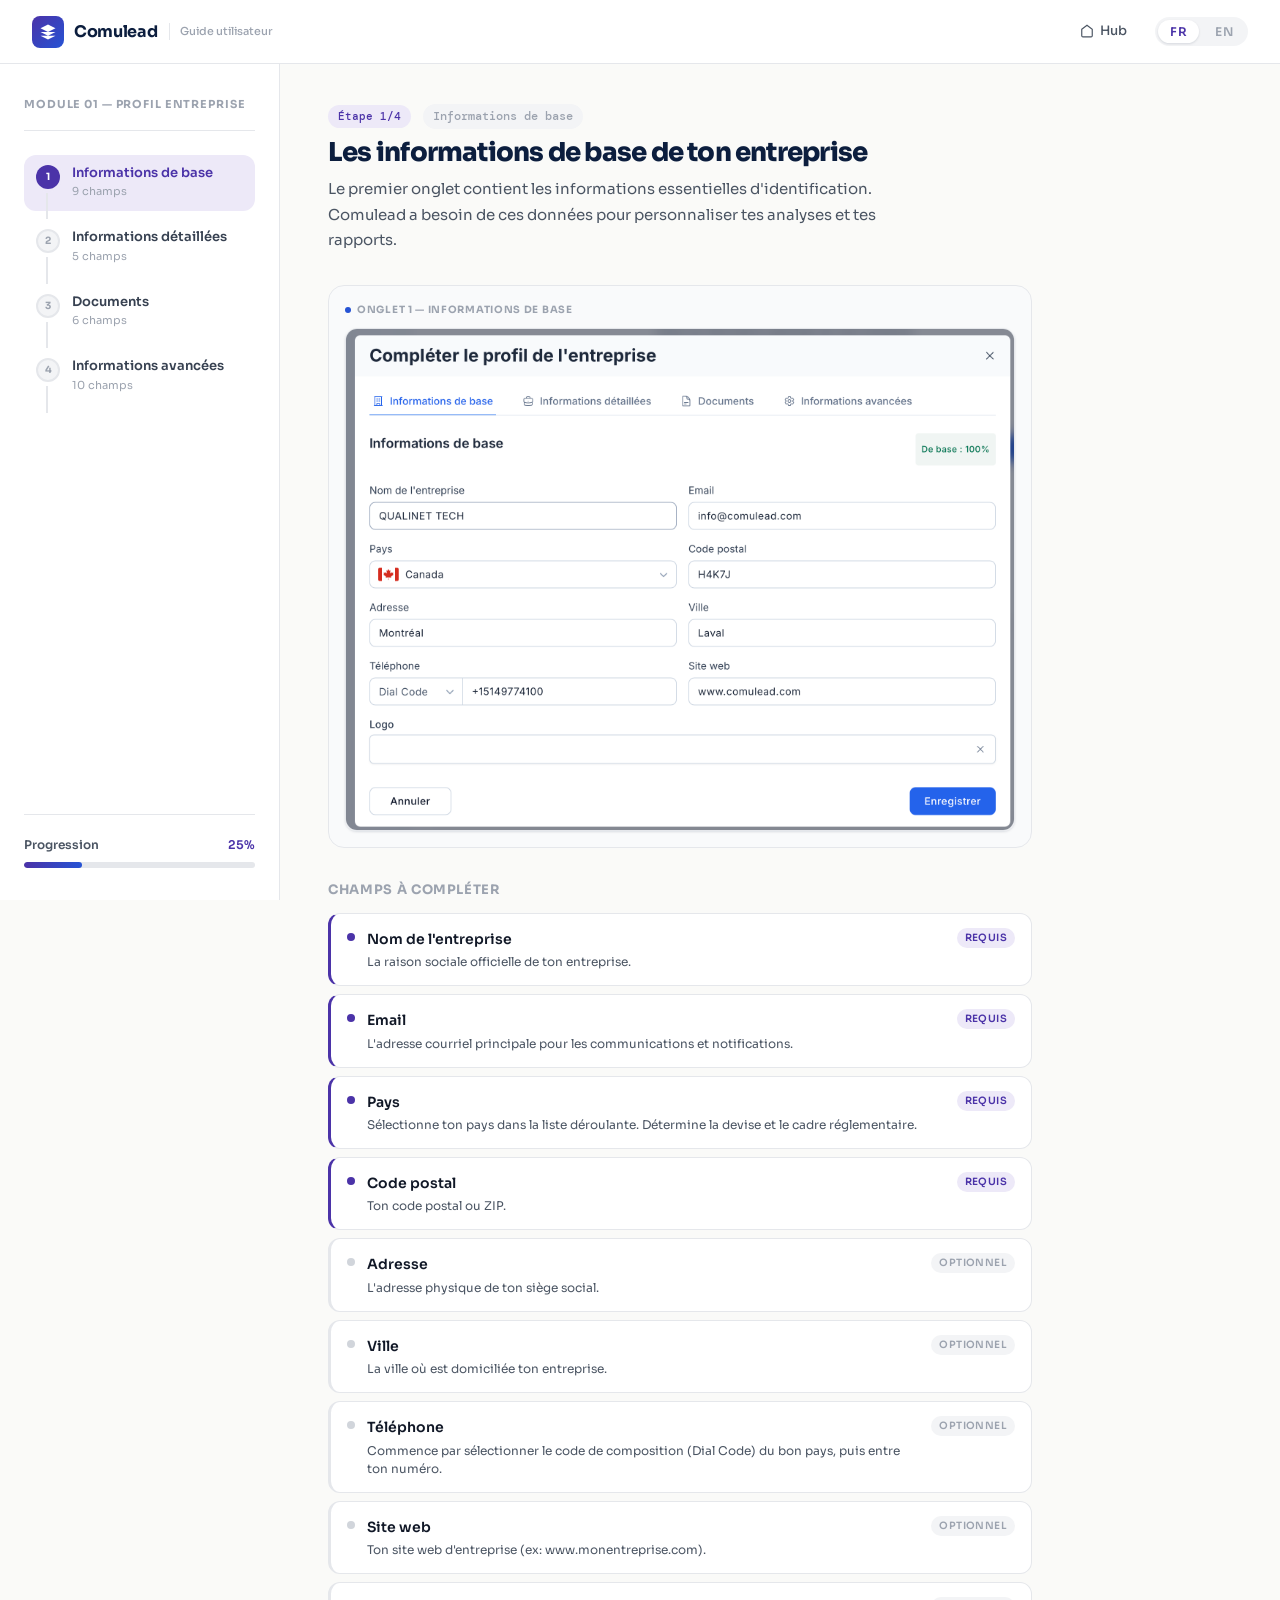
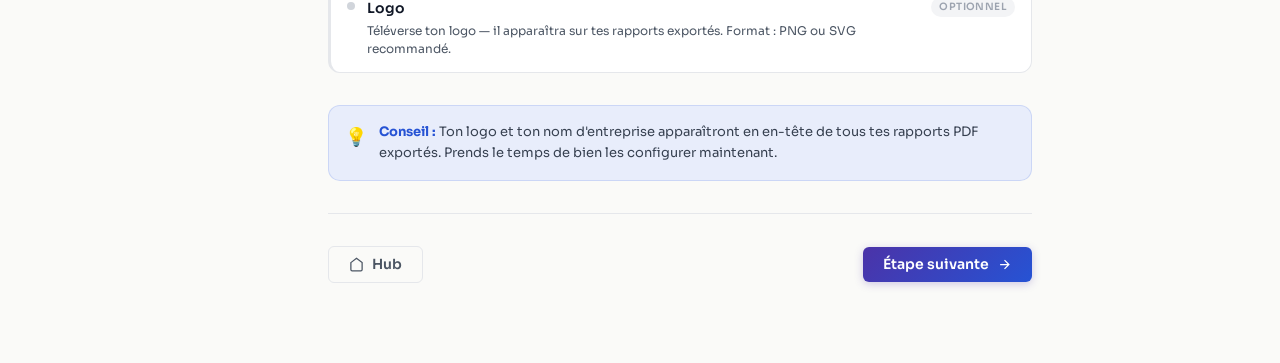
==== module-01.html @ bc93b48f "Add hub and module 01" ====
<!DOCTYPE html>
<html lang="fr">
<head>
<meta charset="UTF-8">
<meta name="viewport" content="width=device-width, initial-scale=1.0">
<title data-fr="Module 01 — Profil de l'entreprise" data-en="Module 01 — Company Profile">Module 01 — Profil de l'entreprise</title>
<link rel="stylesheet" href="assets/style.css">
</head>
<body>

<!-- ── HEADER ────────────────────────────────────────────────── -->
<header class="guide-header">
  <a href="index.html" class="header-brand">
    <div class="header-logo">
      <svg viewBox="0 0 24 24" fill="white"><path d="M12 2L2 7l10 5 10-5-10-5zM2 17l10 5 10-5M2 12l10 5 10-5"/></svg>
    </div>
    <span class="header-brand-name">Comulead</span>
    <span class="header-brand-sub" data-fr="Guide utilisateur" data-en="User Guide">Guide utilisateur</span>
  </a>
  <div class="header-right">
    <a href="index.html" class="back-to-hub">
      <svg viewBox="0 0 24 24" fill="none" stroke="currentColor" stroke-width="2"><path d="M3 9l9-7 9 7v11a2 2 0 01-2 2H5a2 2 0 01-2-2z"/></svg>
      <span data-fr="Hub" data-en="Hub">Hub</span>
    </a>
    <div class="lang-toggle">
      <button class="lang-btn active" data-lang="fr">FR</button>
      <button class="lang-btn" data-lang="en">EN</button>
    </div>
  </div>
</header>

<!-- ── LAYOUT CAPSULE ────────────────────────────────────────── -->
<div class="capsule-layout">

  <!-- Sidebar -->
  <aside class="capsule-sidebar" id="capsuleSidebar">
    <div class="sidebar-module-name" data-fr="Module 01 — Profil entreprise" data-en="Module 01 — Company Profile">
      Module 01 — Profil entreprise
    </div>
    <!-- Steps injectés par JS -->
    <div class="sidebar-progress">
      <div class="sidebar-progress-label">
        <span data-fr="Progression" data-en="Progress">Progression</span>
        <span class="sidebar-progress-pct">0%</span>
      </div>
      <div class="progress-track" style="height:6px">
        <div class="progress-fill" style="width:0%"></div>
      </div>
    </div>
  </aside>

  <!-- Contenu principal -->
  <main class="capsule-main" id="capsuleMain">
    <!-- Injecté par JS -->
  </main>

</div>

<script src="assets/core.js"></script>
<script>
/* ─────────────────────────────────────────────────────────────
   MODULE 01 — DONNÉES CONTENU BILINGUE
   Chaque step correspond à un onglet de la modale "Compléter
   le profil de l'entreprise"
────────────────────────────────────────────────────────────── */

const MODULE_ID  = 'module-01';
const STEPS_DATA = [
  {
    /* ── ÉTAPE 1 : Informations de base ─────────────────── */
    capture: 'assets/captures/cap-01-base.png',
    fr: {
      tab:   'Informations de base',
      title: 'Les informations de base de ton entreprise',
      intro: 'Le premier onglet contient les informations essentielles d\'identification. Comulead a besoin de ces données pour personnaliser tes analyses et tes rapports.',
      capLabel: 'Onglet 1 — Informations de base',
      fieldsTitle: 'Champs à compléter',
      fields: [
        { name: 'Nom de l\'entreprise', hint: 'La raison sociale officielle de ton entreprise.', required: true },
        { name: 'Email', hint: 'L\'adresse courriel principale pour les communications et notifications.', required: true },
        { name: 'Pays', hint: 'Sélectionne ton pays dans la liste déroulante. Détermine la devise et le cadre réglementaire.', required: true },
        { name: 'Code postal', hint: 'Ton code postal ou ZIP.', required: true },
        { name: 'Adresse', hint: 'L\'adresse physique de ton siège social.', required: false },
        { name: 'Ville', hint: 'La ville où est domiciliée ton entreprise.', required: false },
        { name: 'Téléphone', hint: 'Commence par sélectionner le code de composition (Dial Code) du bon pays, puis entre ton numéro.', required: false },
        { name: 'Site web', hint: 'Ton site web d\'entreprise (ex: www.monentreprise.com).', required: false },
        { name: 'Logo', hint: 'Téléverse ton logo — il apparaîtra sur tes rapports exportés. Format : PNG ou SVG recommandé.', required: false },
      ],
      tip: '<strong>Conseil :</strong> Ton logo et ton nom d\'entreprise apparaîtront en en-tête de tous tes rapports PDF exportés. Prends le temps de bien les configurer maintenant.',
      next: 'Informations détaillées →',
    },
    en: {
      tab:   'Basic Information',
      title: 'Your company\'s basic information',
      intro: 'The first tab contains essential identification details. Comulead uses this information to personalize your analyses and reports.',
      capLabel: 'Tab 1 — Basic Information',
      fieldsTitle: 'Fields to fill in',
      fields: [
        { name: 'Company name', hint: 'The official legal name of your company.', required: true },
        { name: 'Email', hint: 'The main email address for communications and notifications.', required: true },
        { name: 'Country', hint: 'Select your country from the dropdown. This determines your currency and regulatory framework.', required: true },
        { name: 'Postal code', hint: 'Your postal or ZIP code.', required: true },
        { name: 'Address', hint: 'The physical address of your head office.', required: false },
        { name: 'City', hint: 'The city where your company is registered.', required: false },
        { name: 'Phone', hint: 'First select the correct Dial Code for your country, then enter your number.', required: false },
        { name: 'Website', hint: 'Your company website (e.g., www.mycompany.com).', required: false },
        { name: 'Logo', hint: 'Upload your logo — it will appear on your exported reports. PNG or SVG format recommended.', required: false },
      ],
      tip: '<strong>Tip:</strong> Your logo and company name will appear in the header of all exported PDF reports. Take time to configure these properly now.',
      next: 'Detailed Information →',
    }
  },

  {
    /* ── ÉTAPE 2 : Informations détaillées ──────────────── */
    capture: 'assets/captures/cap-01-detail.png',
    fr: {
      tab:   'Informations détaillées',
      title: 'Le profil détaillé de ton entreprise',
      intro: 'Ces informations permettent à Cortex AI de mieux comprendre ton contexte et de calibrer ses recommandations à la réalité de ton entreprise.',
      capLabel: 'Onglet 2 — Informations détaillées',
      fieldsTitle: 'Champs à compléter',
      fields: [
        { name: 'Slogan', hint: 'Ton slogan ou tagline d\'entreprise (ex: « L\'innovation au service de la croissance »).', required: false },
        { name: 'Forme juridique', hint: 'Sélectionne le statut légal de ton entreprise (SA, SARL, Inc., etc.).', required: false },
        { name: 'Année de création', hint: 'L\'année de fondation de ton entreprise. Utilisé pour calculer l\'ancienneté dans les analyses comparatives.', required: false },
        { name: 'Nombre d\'employés', hint: 'La taille actuelle de ton équipe. Comulead adapte ses benchmarks selon cette donnée.', required: false },
        { name: 'Description de l\'activité', hint: 'Décris ton activité principale en 2-3 phrases. Cette description aide Cortex AI à contextualiser ses analyses.', required: false },
      ],
      tip: '<strong>Important :</strong> Plus ta description d\'activité est précise, plus les recommandations de Cortex AI seront pertinentes pour ton secteur.',
      next: 'Documents →',
    },
    en: {
      tab:   'Detailed Information',
      title: 'Your company\'s detailed profile',
      intro: 'This information helps Cortex AI better understand your context and calibrate its recommendations to your business reality.',
      capLabel: 'Tab 2 — Detailed Information',
      fieldsTitle: 'Fields to fill in',
      fields: [
        { name: 'Tagline', hint: 'Your company tagline or slogan (e.g., "Innovation driving growth").', required: false },
        { name: 'Legal form', hint: 'Select your company\'s legal status (Inc., LLC, etc.).', required: false },
        { name: 'Year founded', hint: 'The year your company was founded. Used to calculate seniority in comparative analyses.', required: false },
        { name: 'Number of employees', hint: 'Your current team size. Comulead adjusts its benchmarks based on this data.', required: false },
        { name: 'Business description', hint: 'Describe your main business in 2-3 sentences. This helps Cortex AI contextualize its analyses.', required: false },
      ],
      tip: '<strong>Important:</strong> The more precise your business description, the more relevant Cortex AI\'s recommendations will be for your sector.',
      next: 'Documents →',
    }
  },

  {
    /* ── ÉTAPE 3 : Documents ─────────────────────────────── */
    capture: 'assets/captures/cap-01-docs.png',
    fr: {
      tab:   'Documents',
      title: 'Les documents officiels de l\'entreprise',
      intro: 'Cette section te permet de téléverser les documents légaux de ton entreprise. Ils sont requis pour certaines fonctionnalités avancées de la plateforme.',
      capLabel: 'Onglet 3 — Documents',
      fieldsTitle: 'Types de documents acceptés',
      fields: [
        { name: 'Certificat d\'immatriculation', hint: 'Le document officiel d\'enregistrement de ton entreprise.', required: false },
        { name: 'Registre du commerce', hint: 'Extrait de registre de commerce prouvant l\'existence légale de l\'entreprise.', required: false },
        { name: 'Certificat d\'identification fiscale', hint: 'Ton numéro et certificat d\'identification fiscale (NIF/TIN).', required: false },
        { name: 'Statuts de l\'entreprise', hint: 'Les statuts constitutifs de ta société.', required: false },
        { name: 'Certificat d\'immatriculation TVA', hint: 'Si applicable — ton numéro de TVA/TPS.', required: false },
        { name: 'Pièce d\'identité du dirigeant', hint: 'Carte d\'identité ou passeport du représentant légal.', required: false },
      ],
      tip: '<strong>Note :</strong> Clique sur le type de document souhaité pour le sélectionner (fond bleu = sélectionné), puis téléverse le fichier correspondant. Taille maximale : 1 Mo par document.',
      next: 'Informations avancées →',
    },
    en: {
      tab:   'Documents',
      title: 'Your company\'s official documents',
      intro: 'This section allows you to upload your company\'s legal documents. They are required for certain advanced platform features.',
      capLabel: 'Tab 3 — Documents',
      fieldsTitle: 'Accepted document types',
      fields: [
        { name: 'Certificate of incorporation', hint: 'The official registration document for your company.', required: false },
        { name: 'Trade register', hint: 'Trade register extract proving the legal existence of the company.', required: false },
        { name: 'Tax identification certificate', hint: 'Your tax identification number and certificate (TIN/NIF).', required: false },
        { name: 'Company bylaws', hint: 'The articles of incorporation of your company.', required: false },
        { name: 'VAT registration certificate', hint: 'If applicable — your VAT/GST number.', required: false },
        { name: 'Director\'s ID', hint: 'Identity card or passport of the legal representative.', required: false },
      ],
      tip: '<strong>Note:</strong> Click on the desired document type to select it (blue background = selected), then upload the corresponding file. Maximum size: 1 MB per document.',
      next: 'Advanced Settings →',
    }
  },

  {
    /* ── ÉTAPE 4 : Informations avancées ─────────────────── */
    capture: 'assets/captures/cap-01-avancees.png',
    fr: {
      tab:   'Informations avancées',
      title: 'Le contexte stratégique de ton entreprise',
      intro: 'Ces données sont au cœur de Cortex AI. Elles permettent à la plateforme de calibrer ses analyses comparatives et de produire des recommandations vraiment adaptées à ton marché.',
      capLabel: 'Onglet 4 — Informations avancées',
      fieldsTitle: 'Champs à compléter',
      fields: [
        { name: 'Secteurs', hint: 'Sélectionne ton ou tes secteurs d\'activité principaux. Tu peux choisir plusieurs secteurs.', required: true },
        { name: 'Précisez si autre', hint: 'Si ton secteur n\'est pas dans la liste, décris-le ici.', required: false },
        { name: 'Types de clients', hint: 'Sélectionne ton type de clientèle principale (B2B Entreprises, B2C Particuliers, B2G Gouvernement, etc.).', required: false },
        { name: 'Clients mensuels', hint: 'Nombre moyen de clients actifs par mois. Donnée clé pour les analyses de tendances.', required: false },
        { name: 'Chiffre d\'affaires mensuel', hint: 'Ton chiffre d\'affaires mensuel moyen (en milliers). Utilisé pour les benchmarks sectoriels.', required: false },
        { name: 'Zone géographique', hint: 'La portée géographique de ton marché (Local, Régional, National, International).', required: false },
        { name: 'Concurrents principaux', hint: 'Liste tes 2-3 concurrents directs, séparés par des virgules. Permet d\'enrichir les analyses comparatives.', required: false },
        { name: 'Produits/services principaux', hint: 'Décris tes 2-3 offres principales. Cortex AI utilisera cette donnée pour contextualiser les analyses de ventes.', required: false },
        { name: 'Défis actuels', hint: 'Quels sont tes défis opérationnels ou commerciaux du moment ? Influence la priorisation des recommandations.', required: false },
        { name: 'Objectifs à court terme', hint: 'Tes objectifs pour les 3-6 prochains mois. Permet à Cortex AI d\'aligner ses recommandations sur tes priorités.', required: false },
      ],
      tip: '<strong>Ces données sont déterminantes :</strong> Cortex AI utilise ton secteur, ta zone géographique et tes objectifs pour calibrer chaque analyse et recommandation. Plus tu complètes cette section, plus les insights seront précis.',
      next: 'Terminer',
    },
    en: {
      tab:   'Advanced Settings',
      title: 'Your company\'s strategic context',
      intro: 'This data is at the core of Cortex AI. It allows the platform to calibrate its comparative analyses and produce recommendations truly tailored to your market.',
      capLabel: 'Tab 4 — Advanced Settings',
      fieldsTitle: 'Fields to fill in',
      fields: [
        { name: 'Sectors', hint: 'Select your main business sector(s). You can choose multiple sectors.', required: true },
        { name: 'Specify if other', hint: 'If your sector is not in the list, describe it here.', required: false },
        { name: 'Client types', hint: 'Select your primary customer type (B2B Companies, B2C Consumers, B2G Government, etc.).', required: false },
        { name: 'Monthly clients', hint: 'Average number of active clients per month. Key data point for trend analyses.', required: false },
        { name: 'Monthly revenue', hint: 'Your average monthly revenue (in thousands). Used for sector benchmarks.', required: false },
        { name: 'Geographic area', hint: 'The geographic reach of your market (Local, Regional, National, International).', required: false },
        { name: 'Main competitors', hint: 'List your 2-3 direct competitors, separated by commas. Enriches comparative analyses.', required: false },
        { name: 'Main products/services', hint: 'Describe your 2-3 main offerings. Cortex AI uses this to contextualize sales analyses.', required: false },
        { name: 'Current challenges', hint: 'What are your current operational or business challenges? Influences the prioritization of recommendations.', required: false },
        { name: 'Short-term goals', hint: 'Your goals for the next 3-6 months. Allows Cortex AI to align recommendations with your priorities.', required: false },
      ],
      tip: '<strong>This data is critical:</strong> Cortex AI uses your sector, geographic area and goals to calibrate every analysis and recommendation. The more you complete this section, the more precise the insights will be.',
      next: 'Finish',
    }
  }
];

/* ─────────────────────────────────────────────────────────────
   RENDU ÉTAPE
────────────────────────────────────────────────────────────── */
function renderStepContent(index) {
  const step = STEPS_DATA[index];
  const lang = Lang.get();
  const data = step[lang];
  const isLast = index === STEPS_DATA.length - 1;

  // Construire les champs
  let fieldsHtml = '<div class="fields-list">';
  data.fields.forEach(f => {
    fieldsHtml += `
      <div class="field-item ${f.required ? 'field-required' : 'field-optional'}">
        <div class="field-dot"></div>
        <div class="field-content">
          <div class="field-name">${f.name}</div>
          <div class="field-hint">${f.hint}</div>
        </div>
        <span class="field-tag ${f.required ? 'tag-required' : 'tag-optional'}">
          ${f.required
            ? (lang === 'fr' ? 'Requis' : 'Required')
            : (lang === 'fr' ? 'Optionnel' : 'Optional')}
        </span>
      </div>
    `;
  });
  fieldsHtml += '</div>';

  // Navigation boutons
  const prevBtn = index > 0
    ? `<button class="btn btn-ghost" onclick="Capsule.prev()">
        ${svgArrowLeft()}
        ${lang === 'fr' ? 'Précédent' : 'Previous'}
       </button>`
    : `<a href="index.html" class="btn btn-ghost">
        ${svgHome()}
        ${lang === 'fr' ? 'Hub' : 'Hub'}
       </a>`;

  const nextBtn = isLast
    ? `<button class="btn btn-success" onclick="Capsule.next()">
        ${lang === 'fr' ? 'Terminer le module' : 'Complete module'}
        ${svgCheck()}
       </button>`
    : `<button class="btn btn-primary" onclick="Capsule.next()">
        ${lang === 'fr' ? 'Étape suivante' : 'Next step'}
        ${svgArrowRight()}
       </button>`;

  const html = `
    <div class="step-content">
      <div class="step-header">
        <span class="step-num-badge">${lang === 'fr' ? 'Étape' : 'Step'} ${index + 1}/${STEPS_DATA.length}</span>
        <span class="step-tab-label">${data.tab}</span>
      </div>
      <h1 class="step-title">${data.title}</h1>
      <p class="step-intro">${data.intro}</p>

      <div class="capture-wrapper">
        <div class="capture-label">${data.capLabel}</div>
        <img class="capture-img" src="${step.capture}" alt="${data.capLabel}" loading="lazy">
      </div>

      <div class="fields-section">
        <div class="fields-title">${data.fieldsTitle}</div>
        ${fieldsHtml}
      </div>

      <div class="tip-box">
        <div class="tip-icon">💡</div>
        <div class="tip-text">${data.tip}</div>
      </div>

      <div class="step-nav">
        <div class="step-nav-left">${prevBtn}</div>
        <div class="step-nav-right">${nextBtn}</div>
      </div>
    </div>
  `;

  document.getElementById('capsuleMain').innerHTML = html;
}

/* ─────────────────────────────────────────────────────────────
   RENDU SIDEBAR
────────────────────────────────────────────────────────────── */
function renderSidebarSteps(currentIndex) {
  const sidebar  = document.getElementById('capsuleSidebar');
  const lang     = Lang.get();
  const completed = Progress.getCompletedSteps(MODULE_ID);

  let stepsHtml = `
    <div class="sidebar-module-name" data-fr="Module 01 — Profil entreprise" data-en="Module 01 — Company Profile">
      ${lang === 'fr' ? 'Module 01 — Profil entreprise' : 'Module 01 — Company Profile'}
    </div>
  `;

  STEPS_DATA.forEach((step, i) => {
    const data   = step[lang];
    const isDone = completed.includes(i) || Progress.isModuleDone(MODULE_ID);
    const isActive = i === currentIndex && !Progress.isModuleDone(MODULE_ID);

    let stateClass = 'todo', indicatorClass = 'todo', indicatorContent = i + 1;
    if (isDone) { stateClass = 'done'; indicatorClass = 'done'; indicatorContent = svgCheck(); }
    else if (isActive) { stateClass = 'active'; indicatorClass = 'active'; indicatorContent = i + 1; }

    stepsHtml += `
      <div class="sidebar-step ${stateClass}" onclick="if(${isDone || isActive || i <= completed.length}) Capsule.goToStep(${i})">
        <div class="step-indicator ${indicatorClass}">${indicatorContent}</div>
        <div class="step-info">
          <div class="step-name">${data.tab}</div>
          <div class="step-sub">${data.fields.length} ${lang === 'fr' ? 'champs' : 'fields'}</div>
        </div>
      </div>
    `;
  });

  stepsHtml += `
    <div class="sidebar-progress">
      <div class="sidebar-progress-label">
        <span data-fr="Progression" data-en="Progress">${lang === 'fr' ? 'Progression' : 'Progress'}</span>
        <span class="sidebar-progress-pct">0%</span>
      </div>
      <div class="progress-track" style="height:6px">
        <div class="progress-fill" style="width:0%"></div>
      </div>
    </div>
  `;

  // Remplacer tout sauf le nœud progress (géré séparément)
  sidebar.innerHTML = stepsHtml;
}

/* ─────────────────────────────────────────────────────────────
   INIT
────────────────────────────────────────────────────────────── */
document.addEventListener('DOMContentLoaded', () => {
  // Vérifier accès
  if (!Progress.isModuleUnlocked(MODULE_ID)) {
    window.location.href = 'index.html';
    return;
  }

  Capsule.registerRenderers(renderStepContent, renderSidebarSteps);
  Capsule.init({ moduleId: MODULE_ID, totalSteps: STEPS_DATA.length });

  // Re-render sur changement de langue
  document.querySelectorAll('.lang-btn').forEach(btn => {
    btn.addEventListener('click', () => {
      setTimeout(() => {
        renderStepContent(Capsule.getCurrent());
        renderSidebarSteps(Capsule.getCurrent());
      }, 10);
    });
  });
});
</script>
</body>
</html>
---- assets/style.css ----
/* ============================================================
   COMULEAD — GUIDE UTILISATEUR INTERACTIF
   Design System v1.0
   Fonts: Sora + DM Mono
   Tokens: navy #0C1E3E · violet #4B33A8 · indigo #2653D4
   ============================================================ */

@import url('https://fonts.googleapis.com/css2?family=Sora:wght@300;400;500;600;700;800&family=DM+Mono:wght@400;500&display=swap');

/* ── TOKENS ─────────────────────────────────────────────────── */
:root {
  --navy:        #0C1E3E;
  --navy-light:  #162D58;
  --violet:      #4B33A8;
  --violet-light:#6B4FC8;
  --violet-pale: #EDE9F8;
  --indigo:      #2653D4;
  --indigo-pale: #E8EDFB;
  --cream:       #FAFAF8;
  --white:       #FFFFFF;

  --success:     #0D9488;
  --success-pale:#E6F4F3;
  --warning:     #D97706;
  --warning-pale:#FEF3C7;
  --error:       #DC2626;
  --error-pale:  #FEE2E2;

  --gray-50:     #F9FAFB;
  --gray-100:    #F3F4F6;
  --gray-200:    #E5E7EB;
  --gray-300:    #D1D5DB;
  --gray-400:    #9CA3AF;
  --gray-600:    #4B5563;
  --gray-700:    #374151;
  --gray-900:    #111827;

  --font-main:   'Sora', sans-serif;
  --font-mono:   'DM Mono', monospace;

  --radius-sm:   6px;
  --radius-md:   12px;
  --radius-lg:   16px;
  --radius-xl:   24px;

  --shadow-sm:   0 1px 3px rgba(12,30,62,0.08), 0 1px 2px rgba(12,30,62,0.05);
  --shadow-md:   0 4px 16px rgba(12,30,62,0.10), 0 2px 6px rgba(12,30,62,0.06);
  --shadow-lg:   0 12px 40px rgba(12,30,62,0.14), 0 4px 12px rgba(12,30,62,0.08);
  --shadow-card: 0 2px 8px rgba(75,51,168,0.08), 0 1px 3px rgba(12,30,62,0.06);

  --transition: 200ms cubic-bezier(0.4,0,0.2,1);
}

/* ── RESET & BASE ────────────────────────────────────────────── */
*, *::before, *::after { box-sizing: border-box; margin: 0; padding: 0; }

html { scroll-behavior: smooth; }

body {
  font-family: var(--font-main);
  background: var(--cream);
  color: var(--gray-900);
  line-height: 1.6;
  -webkit-font-smoothing: antialiased;
}

/* ── LANG TOGGLE ─────────────────────────────────────────────── */
.lang-toggle {
  display: flex;
  align-items: center;
  gap: 4px;
  background: var(--gray-100);
  border-radius: 20px;
  padding: 3px;
}
.lang-btn {
  font-family: var(--font-main);
  font-size: 12px;
  font-weight: 600;
  padding: 4px 12px;
  border-radius: 16px;
  border: none;
  cursor: pointer;
  transition: var(--transition);
  background: transparent;
  color: var(--gray-400);
  letter-spacing: 0.04em;
}
.lang-btn.active {
  background: var(--white);
  color: var(--violet);
  box-shadow: var(--shadow-sm);
}

/* ── HEADER NAVIGATION ───────────────────────────────────────── */
.guide-header {
  position: sticky;
  top: 0;
  z-index: 100;
  background: rgba(255,255,255,0.92);
  backdrop-filter: blur(12px);
  -webkit-backdrop-filter: blur(12px);
  border-bottom: 1px solid var(--gray-200);
  padding: 0 32px;
  height: 64px;
  display: flex;
  align-items: center;
  justify-content: space-between;
}
.header-brand {
  display: flex;
  align-items: center;
  gap: 10px;
  text-decoration: none;
}
.header-logo {
  width: 32px;
  height: 32px;
  background: linear-gradient(135deg, var(--violet), var(--indigo));
  border-radius: 8px;
  display: flex;
  align-items: center;
  justify-content: center;
}
.header-logo svg { width: 18px; height: 18px; fill: white; }
.header-brand-name {
  font-size: 16px;
  font-weight: 700;
  color: var(--navy);
  letter-spacing: -0.02em;
}
.header-brand-sub {
  font-size: 11px;
  color: var(--gray-400);
  font-weight: 500;
  border-left: 1px solid var(--gray-200);
  padding-left: 10px;
  margin-left: 2px;
}
.header-right {
  display: flex;
  align-items: center;
  gap: 16px;
}
.back-to-hub {
  display: flex;
  align-items: center;
  gap: 6px;
  font-size: 13px;
  font-weight: 500;
  color: var(--gray-600);
  text-decoration: none;
  padding: 6px 12px;
  border-radius: var(--radius-sm);
  transition: var(--transition);
}
.back-to-hub:hover { background: var(--gray-100); color: var(--violet); }
.back-to-hub svg { width: 14px; height: 14px; }

/* ── HUB — HERO ──────────────────────────────────────────────── */
.hub-hero {
  background: linear-gradient(135deg, var(--navy) 0%, var(--navy-light) 50%, #1E3A6E 100%);
  padding: 64px 32px 56px;
  text-align: center;
  position: relative;
  overflow: hidden;
}
.hub-hero::before {
  content: '';
  position: absolute;
  inset: 0;
  background:
    radial-gradient(ellipse 60% 50% at 20% 50%, rgba(75,51,168,0.25) 0%, transparent 60%),
    radial-gradient(ellipse 40% 60% at 80% 30%, rgba(38,83,212,0.20) 0%, transparent 60%);
}
.hub-hero-inner { position: relative; max-width: 640px; margin: 0 auto; }
.hub-badge {
  display: inline-flex;
  align-items: center;
  gap: 6px;
  background: rgba(255,255,255,0.10);
  border: 1px solid rgba(255,255,255,0.18);
  border-radius: 20px;
  padding: 5px 14px;
  font-size: 11px;
  font-weight: 600;
  color: rgba(255,255,255,0.80);
  letter-spacing: 0.06em;
  text-transform: uppercase;
  margin-bottom: 20px;
}
.hub-badge-dot {
  width: 6px; height: 6px;
  background: var(--success);
  border-radius: 50%;
  animation: pulse-dot 2s ease-in-out infinite;
}
@keyframes pulse-dot {
  0%,100% { opacity:1; transform:scale(1); }
  50%      { opacity:0.6; transform:scale(1.4); }
}
.hub-title {
  font-size: 36px;
  font-weight: 800;
  color: white;
  letter-spacing: -0.03em;
  line-height: 1.15;
  margin-bottom: 14px;
}
.hub-title span {
  background: linear-gradient(90deg, #A78BFA, #60A5FA);
  -webkit-background-clip: text;
  -webkit-text-fill-color: transparent;
  background-clip: text;
}
.hub-subtitle {
  font-size: 15px;
  color: rgba(255,255,255,0.65);
  font-weight: 400;
  max-width: 480px;
  margin: 0 auto;
  line-height: 1.7;
}

/* ── HUB — PROGRESSION GLOBALE ───────────────────────────────── */
.hub-progress-bar-section {
  background: white;
  border-bottom: 1px solid var(--gray-200);
  padding: 20px 32px;
}
.hub-progress-inner {
  max-width: 880px;
  margin: 0 auto;
  display: flex;
  align-items: center;
  gap: 20px;
}
.hub-progress-label {
  font-size: 13px;
  font-weight: 600;
  color: var(--gray-700);
  white-space: nowrap;
  flex-shrink: 0;
}
.progress-track {
  flex: 1;
  height: 8px;
  background: var(--gray-200);
  border-radius: 4px;
  overflow: hidden;
}
.progress-fill {
  height: 100%;
  background: linear-gradient(90deg, var(--violet), var(--indigo));
  border-radius: 4px;
  transition: width 0.6s cubic-bezier(0.4,0,0.2,1);
}
.hub-progress-pct {
  font-family: var(--font-mono);
  font-size: 13px;
  font-weight: 500;
  color: var(--violet);
  min-width: 36px;
  text-align: right;
}

/* ── HUB — GRILLE MODULES ────────────────────────────────────── */
.hub-modules {
  max-width: 880px;
  margin: 0 auto;
  padding: 40px 32px 64px;
}
.hub-modules-title {
  font-size: 11px;
  font-weight: 700;
  letter-spacing: 0.08em;
  text-transform: uppercase;
  color: var(--gray-400);
  margin-bottom: 20px;
}
.modules-grid {
  display: grid;
  grid-template-columns: repeat(auto-fill, minmax(260px, 1fr));
  gap: 16px;
}

/* ── CARTE MODULE ─────────────────────────────────────────────── */
.module-card {
  background: white;
  border: 1.5px solid var(--gray-200);
  border-radius: var(--radius-lg);
  padding: 24px;
  text-decoration: none;
  color: inherit;
  display: flex;
  flex-direction: column;
  gap: 12px;
  transition: var(--transition);
  cursor: pointer;
  position: relative;
  overflow: hidden;
  box-shadow: var(--shadow-card);
}
.module-card::before {
  content: '';
  position: absolute;
  top: 0; left: 0; right: 0;
  height: 3px;
  background: linear-gradient(90deg, var(--violet), var(--indigo));
  opacity: 0;
  transition: var(--transition);
}
.module-card:hover {
  border-color: var(--violet-pale);
  box-shadow: var(--shadow-md);
  transform: translateY(-2px);
}
.module-card:hover::before { opacity: 1; }

/* États carte */
.module-card.done {
  border-color: var(--success-pale);
  background: linear-gradient(135deg, white, #F0FBF9);
}
.module-card.done::before { opacity: 1; background: var(--success); }
.module-card.current {
  border-color: var(--violet);
  box-shadow: 0 0 0 3px var(--violet-pale), var(--shadow-md);
}
.module-card.current::before { opacity: 1; }
.module-card.locked {
  opacity: 0.55;
  cursor: not-allowed;
  pointer-events: none;
  background: var(--gray-50);
}
.module-card.locked:hover { transform: none; box-shadow: var(--shadow-card); }

/* Card header */
.card-header { display: flex; align-items: flex-start; justify-content: space-between; gap: 8px; }
.card-icon {
  width: 44px; height: 44px;
  background: var(--violet-pale);
  border-radius: var(--radius-md);
  display: flex; align-items: center; justify-content: center;
  font-size: 22px;
  flex-shrink: 0;
}
.module-card.done .card-icon { background: var(--success-pale); }
.module-card.locked .card-icon { background: var(--gray-100); }

/* Badge statut */
.card-badge {
  font-size: 10px;
  font-weight: 700;
  letter-spacing: 0.06em;
  text-transform: uppercase;
  padding: 3px 8px;
  border-radius: 20px;
  flex-shrink: 0;
}
.badge-done    { background: var(--success-pale); color: var(--success); }
.badge-current { background: var(--violet-pale);  color: var(--violet); }
.badge-locked  { background: var(--gray-100);      color: var(--gray-400); }
.badge-number  {
  font-family: var(--font-mono);
  font-size: 11px;
  font-weight: 500;
  color: var(--gray-400);
  background: var(--gray-100);
  padding: 3px 8px;
  border-radius: 20px;
}

/* Card body */
.card-num {
  font-family: var(--font-mono);
  font-size: 10px;
  font-weight: 500;
  color: var(--gray-400);
  letter-spacing: 0.05em;
  margin-bottom: 2px;
}
.card-title {
  font-size: 15px;
  font-weight: 700;
  color: var(--navy);
  line-height: 1.3;
  letter-spacing: -0.01em;
}
.card-desc {
  font-size: 13px;
  color: var(--gray-600);
  line-height: 1.55;
}

/* Mini progress steps */
.card-steps {
  display: flex;
  gap: 4px;
  margin-top: 4px;
}
.step-dot {
  height: 4px;
  flex: 1;
  border-radius: 2px;
  background: var(--gray-200);
  transition: var(--transition);
}
.step-dot.done  { background: var(--success); }
.step-dot.curr  { background: var(--violet); }

/* CTA dans carte */
.card-cta {
  display: flex;
  align-items: center;
  gap: 6px;
  font-size: 13px;
  font-weight: 600;
  color: var(--violet);
  margin-top: 4px;
}
.module-card.done .card-cta { color: var(--success); }
.card-cta svg { width: 14px; height: 14px; transition: var(--transition); }
.module-card:hover .card-cta svg { transform: translateX(3px); }

/* ── CAPSULE LAYOUT ───────────────────────────────────────────── */
.capsule-layout {
  display: grid;
  grid-template-columns: 280px 1fr;
  min-height: calc(100vh - 64px);
}

/* Sidebar */
.capsule-sidebar {
  background: white;
  border-right: 1px solid var(--gray-200);
  padding: 32px 24px;
  position: sticky;
  top: 64px;
  height: calc(100vh - 64px);
  overflow-y: auto;
  display: flex;
  flex-direction: column;
  gap: 8px;
}
.sidebar-module-name {
  font-size: 11px;
  font-weight: 700;
  letter-spacing: 0.08em;
  text-transform: uppercase;
  color: var(--gray-400);
  margin-bottom: 16px;
  padding-bottom: 16px;
  border-bottom: 1px solid var(--gray-200);
}

/* Steps sidebar */
.sidebar-step {
  display: flex;
  align-items: flex-start;
  gap: 12px;
  padding: 10px 12px;
  border-radius: var(--radius-md);
  cursor: pointer;
  transition: var(--transition);
  position: relative;
}
.sidebar-step::before {
  content: '';
  position: absolute;
  left: 22px;
  top: 38px;
  bottom: -8px;
  width: 2px;
  background: var(--gray-200);
}
.sidebar-step:last-child::before { display: none; }
.sidebar-step.active { background: var(--violet-pale); }
.sidebar-step.done { cursor: pointer; }
.sidebar-step.locked { opacity: 0.45; cursor: not-allowed; }

.step-indicator {
  width: 24px; height: 24px;
  border-radius: 50%;
  display: flex; align-items: center; justify-content: center;
  font-size: 10px;
  font-weight: 700;
  flex-shrink: 0;
  position: relative;
  z-index: 1;
}
.step-indicator.todo   { background: var(--gray-100); color: var(--gray-400); border: 2px solid var(--gray-200); }
.step-indicator.active { background: var(--violet); color: white; box-shadow: 0 0 0 3px var(--violet-pale); }
.step-indicator.done   { background: var(--success); color: white; }

.step-info {}
.step-name {
  font-size: 13px;
  font-weight: 600;
  color: var(--gray-700);
  line-height: 1.3;
}
.sidebar-step.active .step-name { color: var(--violet); }
.step-sub {
  font-size: 11px;
  color: var(--gray-400);
  margin-top: 2px;
}

/* Sidebar progress */
.sidebar-progress {
  margin-top: auto;
  padding-top: 20px;
  border-top: 1px solid var(--gray-200);
}
.sidebar-progress-label {
  display: flex;
  justify-content: space-between;
  font-size: 12px;
  font-weight: 600;
  color: var(--gray-600);
  margin-bottom: 8px;
}
.sidebar-progress-pct { color: var(--violet); }

/* Contenu principal capsule */
.capsule-main {
  padding: 40px 48px 80px;
  max-width: 800px;
}

/* Header étape */
.step-header {
  display: flex;
  align-items: center;
  gap: 12px;
  margin-bottom: 8px;
}
.step-num-badge {
  font-family: var(--font-mono);
  font-size: 11px;
  font-weight: 500;
  background: var(--violet-pale);
  color: var(--violet);
  padding: 3px 10px;
  border-radius: 20px;
}
.step-tab-label {
  font-size: 12px;
  font-weight: 500;
  color: var(--gray-400);
  background: var(--gray-100);
  padding: 3px 10px;
  border-radius: 20px;
  font-family: var(--font-mono);
}
.step-title {
  font-size: 26px;
  font-weight: 800;
  color: var(--navy);
  letter-spacing: -0.03em;
  line-height: 1.2;
  margin-bottom: 8px;
}
.step-intro {
  font-size: 15px;
  color: var(--gray-600);
  line-height: 1.7;
  margin-bottom: 32px;
  max-width: 560px;
}

/* Capture d'écran */
.capture-wrapper {
  background: var(--gray-50);
  border: 1.5px solid var(--gray-200);
  border-radius: var(--radius-lg);
  padding: 16px;
  margin-bottom: 32px;
  position: relative;
  overflow: hidden;
}
.capture-label {
  font-size: 10px;
  font-weight: 700;
  letter-spacing: 0.07em;
  text-transform: uppercase;
  color: var(--gray-400);
  margin-bottom: 10px;
  display: flex;
  align-items: center;
  gap: 6px;
}
.capture-label::before {
  content: '';
  width: 6px; height: 6px;
  border-radius: 50%;
  background: var(--indigo);
  display: inline-block;
}
.capture-img {
  width: 100%;
  border-radius: var(--radius-md);
  border: 1px solid var(--gray-200);
  display: block;
  box-shadow: var(--shadow-sm);
}

/* Champs à remplir */
.fields-section { margin-bottom: 32px; }
.fields-title {
  font-size: 13px;
  font-weight: 700;
  letter-spacing: 0.05em;
  text-transform: uppercase;
  color: var(--gray-400);
  margin-bottom: 12px;
}
.fields-list {
  display: flex;
  flex-direction: column;
  gap: 8px;
}
.field-item {
  display: flex;
  align-items: flex-start;
  gap: 12px;
  padding: 14px 16px;
  background: white;
  border: 1.5px solid var(--gray-200);
  border-radius: var(--radius-md);
  transition: var(--transition);
}
.field-item:hover { border-color: var(--violet-pale); box-shadow: var(--shadow-sm); }
.field-required { border-left: 3px solid var(--violet); }
.field-optional { border-left: 3px solid var(--gray-200); }

.field-dot {
  width: 8px; height: 8px;
  border-radius: 50%;
  margin-top: 5px;
  flex-shrink: 0;
}
.field-required .field-dot { background: var(--violet); }
.field-optional .field-dot { background: var(--gray-300); }

.field-content {}
.field-name {
  font-size: 14px;
  font-weight: 600;
  color: var(--gray-900);
  margin-bottom: 3px;
}
.field-hint {
  font-size: 12px;
  color: var(--gray-600);
  line-height: 1.5;
}
.field-tag {
  margin-left: auto;
  font-size: 10px;
  font-weight: 600;
  letter-spacing: 0.04em;
  text-transform: uppercase;
  padding: 2px 8px;
  border-radius: 10px;
  flex-shrink: 0;
}
.tag-required { background: var(--violet-pale); color: var(--violet); }
.tag-optional { background: var(--gray-100); color: var(--gray-400); }

/* Tip box */
.tip-box {
  display: flex;
  gap: 12px;
  background: var(--indigo-pale);
  border: 1.5px solid rgba(38,83,212,0.15);
  border-radius: var(--radius-md);
  padding: 16px;
  margin-bottom: 32px;
}
.tip-icon { font-size: 18px; flex-shrink: 0; margin-top: 1px; }
.tip-text { font-size: 13px; color: var(--gray-700); line-height: 1.6; }
.tip-text strong { color: var(--indigo); }

/* Navigation étapes */
.step-nav {
  display: flex;
  align-items: center;
  justify-content: space-between;
  padding-top: 32px;
  border-top: 1px solid var(--gray-200);
  margin-top: 16px;
}
.step-nav-left, .step-nav-right { display: flex; align-items: center; gap: 8px; }

.btn {
  display: inline-flex;
  align-items: center;
  gap: 8px;
  font-family: var(--font-main);
  font-size: 14px;
  font-weight: 600;
  padding: 10px 20px;
  border-radius: var(--radius-sm);
  border: none;
  cursor: pointer;
  transition: var(--transition);
  text-decoration: none;
  line-height: 1;
}
.btn svg { width: 15px; height: 15px; }

.btn-primary {
  background: linear-gradient(135deg, var(--violet), var(--indigo));
  color: white;
  box-shadow: 0 2px 8px rgba(75,51,168,0.25);
}
.btn-primary:hover {
  transform: translateY(-1px);
  box-shadow: 0 4px 16px rgba(75,51,168,0.30);
}
.btn-ghost {
  background: transparent;
  color: var(--gray-600);
  border: 1.5px solid var(--gray-200);
}
.btn-ghost:hover { background: var(--gray-50); border-color: var(--gray-300); color: var(--gray-700); }
.btn-success {
  background: linear-gradient(135deg, var(--success), #0F9D8E);
  color: white;
  box-shadow: 0 2px 8px rgba(13,148,136,0.25);
}
.btn-success:hover { transform: translateY(-1px); box-shadow: 0 4px 16px rgba(13,148,136,0.30); }

/* Completion banner */
.completion-banner {
  background: linear-gradient(135deg, var(--success-pale), #D1F5F1);
  border: 1.5px solid rgba(13,148,136,0.20);
  border-radius: var(--radius-lg);
  padding: 28px 32px;
  text-align: center;
  margin-top: 16px;
}
.completion-icon { font-size: 40px; margin-bottom: 12px; }
.completion-title {
  font-size: 20px;
  font-weight: 800;
  color: var(--navy);
  letter-spacing: -0.02em;
  margin-bottom: 8px;
}
.completion-text {
  font-size: 14px;
  color: var(--gray-600);
  line-height: 1.6;
  margin-bottom: 20px;
  max-width: 400px;
  margin-left: auto;
  margin-right: auto;
}
.completion-actions {
  display: flex;
  gap: 10px;
  justify-content: center;
  flex-wrap: wrap;
}

/* Animations */
@keyframes fadeInUp {
  from { opacity: 0; transform: translateY(12px); }
  to   { opacity: 1; transform: translateY(0); }
}
.step-content { animation: fadeInUp 0.25s ease; }

/* ── RESPONSIVE ──────────────────────────────────────────────── */
@media (max-width: 768px) {
  .capsule-layout { grid-template-columns: 1fr; }
  .capsule-sidebar {
    position: static;
    height: auto;
    flex-direction: row;
    overflow-x: auto;
    padding: 16px;
    gap: 4px;
    border-right: none;
    border-bottom: 1px solid var(--gray-200);
  }
  .capsule-sidebar .sidebar-module-name { display: none; }
  .capsule-sidebar .sidebar-progress { display: none; }
  .sidebar-step::before { display: none; }
  .sidebar-step { padding: 8px; flex-direction: column; align-items: center; min-width: 60px; }
  .step-info .step-sub { display: none; }
  .step-name { font-size: 10px; text-align: center; }
  .capsule-main { padding: 24px 20px 60px; }
  .hub-title { font-size: 26px; }
  .hub-hero { padding: 40px 20px 36px; }
  .hub-modules { padding: 24px 16px 48px; }
  .guide-header { padding: 0 20px; }
  .header-brand-sub { display: none; }
}
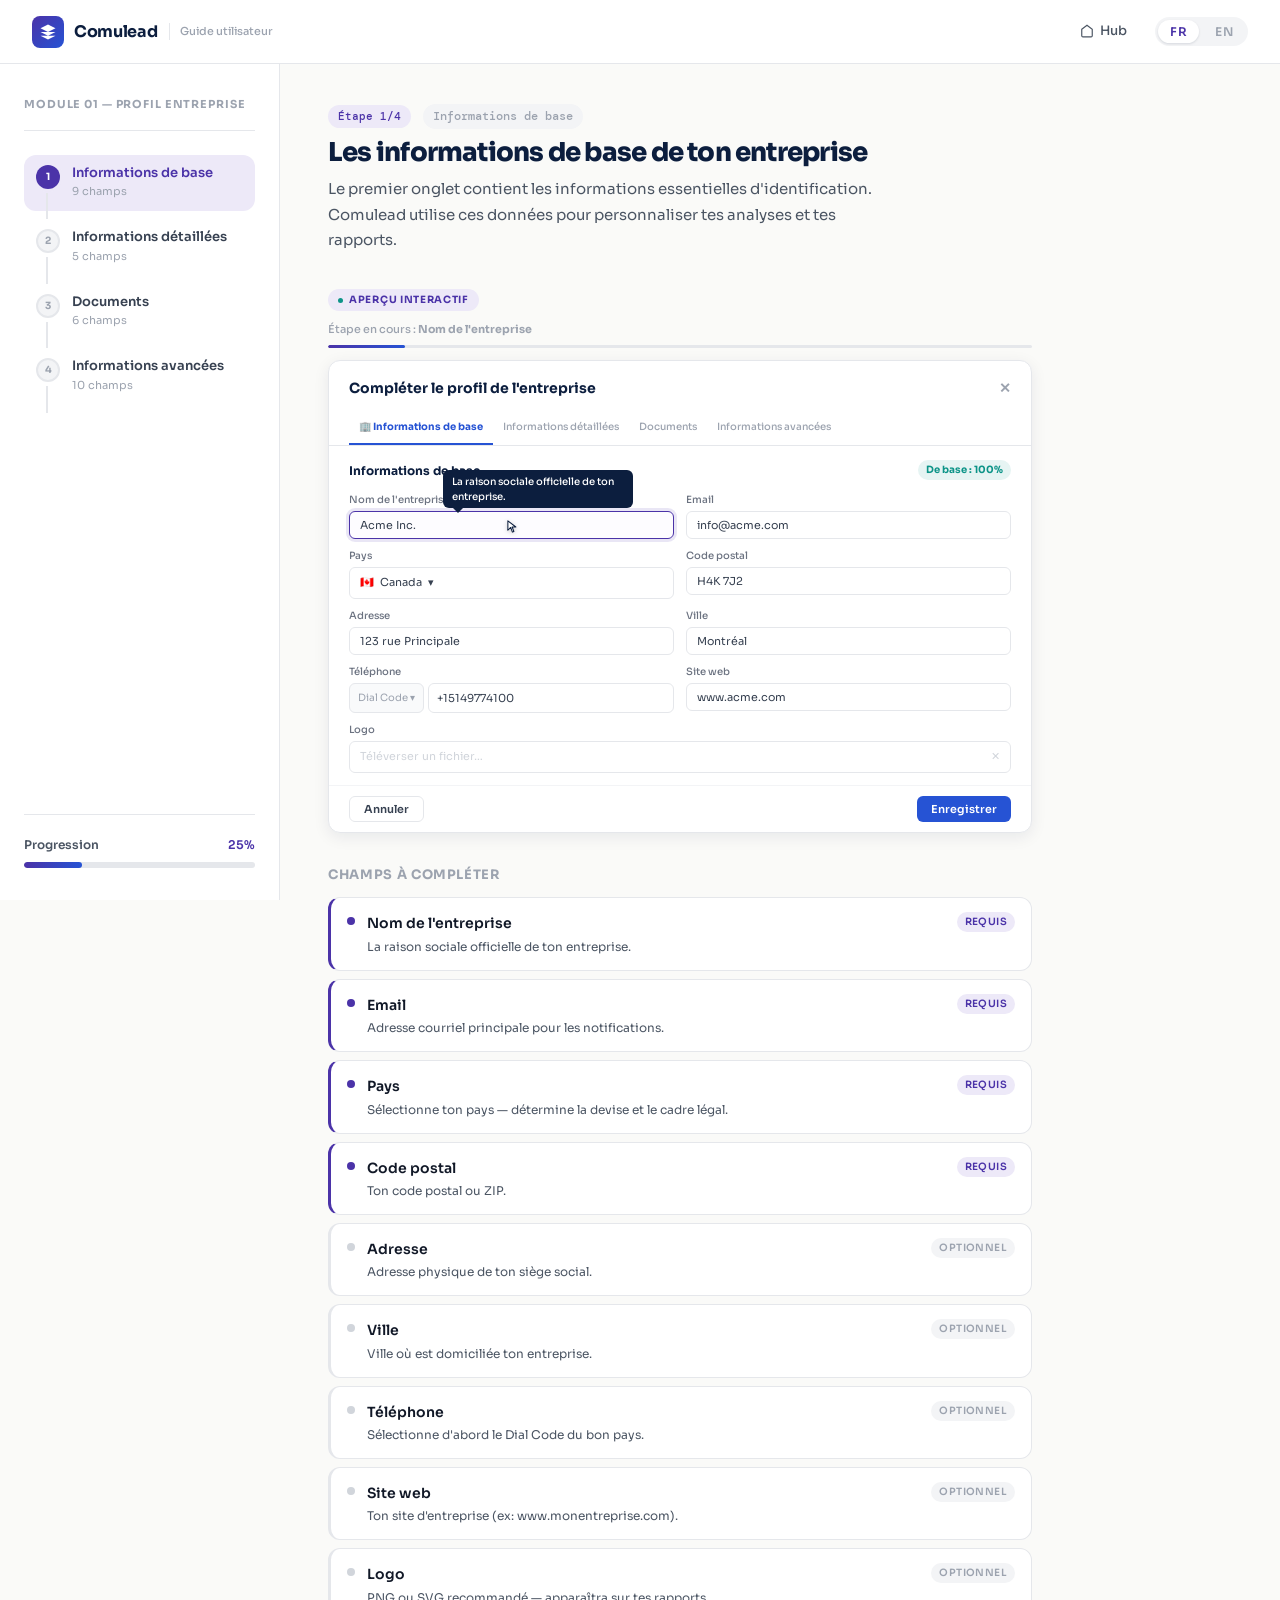
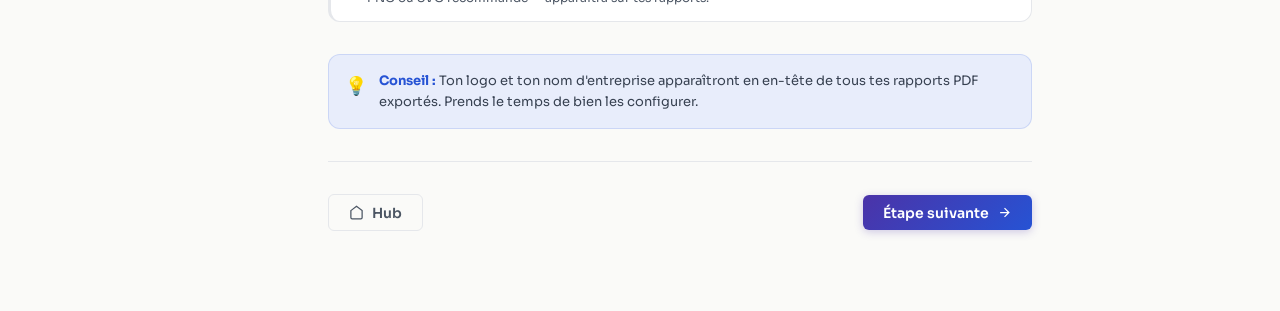
==== commit 052ac2fa: "Update module-01 — animated components" ====
--- a/module-01.html
+++ b/module-01.html
@@ -3,12 +3,72 @@
 <head>
 <meta charset="UTF-8">
 <meta name="viewport" content="width=device-width, initial-scale=1.0">
-<title data-fr="Module 01 — Profil de l'entreprise" data-en="Module 01 — Company Profile">Module 01 — Profil de l'entreprise</title>
+<title>Module 01 — Profil de l'entreprise</title>
 <link rel="stylesheet" href="assets/style.css">
+<style>
+/* ── COMPOSANTS ANIMÉS INLINE ─────────────────────────── */
+@import url('https://fonts.googleapis.com/css2?family=Sora:wght@400;500;600;700&display=swap');
+.anim-wrap { margin-bottom: 32px; }
+.anim-badge { display:inline-flex; align-items:center; gap:6px; font-size:10px; font-weight:700; letter-spacing:.07em; text-transform:uppercase; color:#4B33A8; background:#EDE9F8; padding:3px 10px; border-radius:20px; margin-bottom:10px; }
+.anim-badge-dot { width:5px; height:5px; border-radius:50%; background:#0D9488; animation:abd 2s ease-in-out infinite; }
+@keyframes abd{0%,100%{opacity:1;transform:scale(1)}50%{opacity:.5;transform:scale(1.5)}}
+.anim-stepind { font-size:11px; color:#9CA3AF; margin-bottom:6px; font-weight:500; font-family:'Sora',sans-serif; }
+.anim-pbar { height:3px; background:#E5E7EB; border-radius:2px; margin-bottom:12px; overflow:hidden; }
+.anim-pfill { height:100%; background:linear-gradient(90deg,#4B33A8,#2653D4); border-radius:2px; transition:width .35s; }
+.mshell { background:#fff; border-radius:12px; border:1px solid #E5E7EB; overflow:hidden; position:relative; box-shadow:0 4px 16px rgba(12,30,62,.08); }
+.mheader { padding:16px 20px 0; border-bottom:1px solid #E5E7EB; }
+.mtitle-row { font-size:14px; font-weight:700; color:#0C1E3E; margin-bottom:12px; display:flex; justify-content:space-between; align-items:center; font-family:'Sora',sans-serif; }
+.mclose { font-size:14px; color:#9CA3AF; }
+.mtabs { display:flex; overflow-x:auto; }
+.mtab { font-size:10px; font-weight:500; padding:8px 10px; color:#9CA3AF; border-bottom:2px solid transparent; display:flex; align-items:center; gap:4px; white-space:nowrap; font-family:'Sora',sans-serif; }
+.mtab.active { color:#2653D4; border-bottom-color:#2653D4; font-weight:700; }
+.mbody { padding:14px 20px 12px; }
+.sechdr { display:flex; justify-content:space-between; align-items:center; margin-bottom:12px; }
+.sectitle { font-size:12px; font-weight:700; color:#0C1E3E; font-family:'Sora',sans-serif; }
+.secbadge-g { font-size:10px; font-weight:700; color:#0D9488; background:#E6F4F3; padding:2px 8px; border-radius:20px; }
+.secbadge-o { font-size:10px; font-weight:700; color:#D97706; background:#FEF3C7; padding:2px 8px; border-radius:20px; }
+.fgrid { display:grid; grid-template-columns:1fr 1fr; gap:9px 12px; }
+.ffield { display:flex; flex-direction:column; gap:3px; }
+.ffield.full { grid-column:1/-1; }
+.flabel { font-size:10px; font-weight:500; color:#6B7280; font-family:'Sora',sans-serif; }
+.finput { border:1.5px solid #E5E7EB; border-radius:6px; padding:6px 10px; font-size:11px; font-family:'Sora',sans-serif; font-weight:400; color:#374151; background:#fff; transition:border-color .2s,box-shadow .2s; outline:none; width:100%; box-sizing:border-box; }
+.finput.hl { border-color:#4B33A8; box-shadow:0 0 0 3px rgba(75,51,168,.12); background:#FDFCFF; }
+.fselect { border:1.5px solid #E5E7EB; border-radius:6px; padding:6px 10px; font-size:11px; font-family:'Sora',sans-serif; font-weight:400; color:#374151; background:#fff; transition:border-color .2s,box-shadow .2s; display:flex; align-items:center; gap:5px; }
+.fselect.hl { border-color:#4B33A8; box-shadow:0 0 0 3px rgba(75,51,168,.12); background:#FDFCFF; }
+.telgrp { display:flex; gap:4px; }
+.telcode { border:1.5px solid #E5E7EB; border-radius:6px; padding:6px 8px; font-size:10px; font-family:'Sora',sans-serif; color:#9CA3AF; background:#F9FAFB; min-width:64px; text-align:center; transition:border-color .2s,box-shadow .2s; }
+.telnum { flex:1; border:1.5px solid #E5E7EB; border-radius:6px; padding:6px 8px; font-size:11px; font-family:'Sora',sans-serif; font-weight:400; color:#374151; background:#fff; transition:border-color .2s,box-shadow .2s; box-sizing:border-box; }
+.telgrp.hl .telcode,.telgrp.hl .telnum { border-color:#4B33A8; box-shadow:0 0 0 3px rgba(75,51,168,.12); }
+.logofield { border:1.5px solid #E5E7EB; border-radius:6px; padding:6px 10px; font-size:11px; font-family:'Sora',sans-serif; color:#D1D5DB; background:#fff; display:flex; justify-content:space-between; align-items:center; transition:border-color .2s,box-shadow .2s; }
+.logofield.hl { border-color:#4B33A8; box-shadow:0 0 0 3px rgba(75,51,168,.12); }
+.mfooter { padding:10px 20px; border-top:1px solid #F3F4F6; display:flex; justify-content:space-between; }
+.bcancel { font-size:11px; font-weight:600; color:#374151; background:#fff; border:1.5px solid #E5E7EB; padding:5px 14px; border-radius:6px; cursor:pointer; font-family:'Sora',sans-serif; }
+.bsave { font-size:11px; font-weight:600; color:#fff; background:#2653D4; border:none; padding:5px 14px; border-radius:6px; cursor:pointer; font-family:'Sora',sans-serif; }
+.acursor { position:absolute; width:15px; height:15px; pointer-events:none; z-index:99; transition:left .4s cubic-bezier(.4,0,.2,1),top .4s cubic-bezier(.4,0,.2,1); filter:drop-shadow(0 1px 2px rgba(0,0,0,.2)); }
+.attip { position:absolute; background:#0C1E3E; color:#fff; font-size:10px; font-family:'Sora',sans-serif; font-weight:500; padding:4px 9px; border-radius:6px; pointer-events:none; z-index:100; opacity:0; transition:opacity .2s; max-width:190px; line-height:1.5; }
+.attip::after { content:''; position:absolute; bottom:-5px; left:10px; border:5px solid transparent; border-bottom:none; border-top-color:#0C1E3E; }
+/* Documents spécifique */
+.doc-grid { display:grid; grid-template-columns:repeat(3,1fr); gap:8px; margin-bottom:12px; }
+.doc-btn { border:1.5px solid #E5E7EB; border-radius:8px; padding:10px 8px; font-size:10px; font-family:'Sora',sans-serif; font-weight:500; color:#374151; background:#fff; cursor:pointer; display:flex; align-items:center; gap:6px; transition:border-color .2s,box-shadow .2s,background .2s; }
+.doc-btn.selected { border-color:#2653D4; background:#EEF3FD; color:#2653D4; }
+.doc-btn.hl { border-color:#4B33A8; box-shadow:0 0 0 3px rgba(75,51,168,.12); background:#FDFCFF; }
+.doc-btn.hl.selected { border-color:#4B33A8; background:#EDE9F8; }
+.doc-icon { font-size:14px; }
+.doc-upload-row { display:grid; grid-template-columns:1fr 1fr; gap:9px; }
+.doc-center-label { font-size:10px; font-weight:600; color:#6B7280; text-align:center; margin-bottom:8px; font-family:'Sora',sans-serif; }
+/* Avancées spécifique */
+.adv-grid { display:grid; grid-template-columns:1fr 1fr; gap:9px 12px; }
+.adv-field { display:flex; flex-direction:column; gap:3px; }
+.adv-field.full { grid-column:1/-1; }
+.adv-textarea { border:1.5px solid #E5E7EB; border-radius:6px; padding:6px 10px; font-size:11px; font-family:'Sora',sans-serif; font-weight:400; color:#374151; background:#fff; transition:border-color .2s,box-shadow .2s; resize:none; height:52px; width:100%; box-sizing:border-box; }
+.adv-textarea.hl { border-color:#4B33A8; box-shadow:0 0 0 3px rgba(75,51,168,.12); background:#FDFCFF; }
+.adv-spinner { border:1.5px solid #E5E7EB; border-radius:6px; padding:6px 10px; font-size:11px; font-family:'Sora',sans-serif; color:#374151; background:#fff; display:flex; justify-content:space-between; align-items:center; transition:border-color .2s,box-shadow .2s; }
+.adv-spinner.hl { border-color:#4B33A8; box-shadow:0 0 0 3px rgba(75,51,168,.12); background:#FDFCFF; }
+.spin-arrows { color:#9CA3AF; font-size:10px; }
+</style>
 </head>
 <body>
 
-<!-- ── HEADER ────────────────────────────────────────────────── -->
 <header class="guide-header">
   <a href="index.html" class="header-brand">
     <div class="header-logo">
@@ -29,360 +89,599 @@
   </div>
 </header>
 
-<!-- ── LAYOUT CAPSULE ────────────────────────────────────────── -->
 <div class="capsule-layout">
-
-  <!-- Sidebar -->
-  <aside class="capsule-sidebar" id="capsuleSidebar">
-    <div class="sidebar-module-name" data-fr="Module 01 — Profil entreprise" data-en="Module 01 — Company Profile">
-      Module 01 — Profil entreprise
-    </div>
-    <!-- Steps injectés par JS -->
-    <div class="sidebar-progress">
-      <div class="sidebar-progress-label">
-        <span data-fr="Progression" data-en="Progress">Progression</span>
-        <span class="sidebar-progress-pct">0%</span>
-      </div>
-      <div class="progress-track" style="height:6px">
-        <div class="progress-fill" style="width:0%"></div>
-      </div>
-    </div>
-  </aside>
-
-  <!-- Contenu principal -->
-  <main class="capsule-main" id="capsuleMain">
-    <!-- Injecté par JS -->
-  </main>
-
+  <aside class="capsule-sidebar" id="capsuleSidebar"></aside>
+  <main class="capsule-main" id="capsuleMain"></main>
 </div>
 
 <script src="assets/core.js"></script>
 <script>
-/* ─────────────────────────────────────────────────────────────
-   MODULE 01 — DONNÉES CONTENU BILINGUE
-   Chaque step correspond à un onglet de la modale "Compléter
-   le profil de l'entreprise"
-────────────────────────────────────────────────────────────── */
-
-const MODULE_ID  = 'module-01';
+const MODULE_ID = 'module-01';
+
+/* ══════════════════════════════════════════════════════════════
+   CONTENU BILINGUE — 4 ÉTAPES
+══════════════════════════════════════════════════════════════ */
 const STEPS_DATA = [
-  {
-    /* ── ÉTAPE 1 : Informations de base ─────────────────── */
-    capture: 'assets/captures/cap-01-base.png',
-    fr: {
-      tab:   'Informations de base',
-      title: 'Les informations de base de ton entreprise',
-      intro: 'Le premier onglet contient les informations essentielles d\'identification. Comulead a besoin de ces données pour personnaliser tes analyses et tes rapports.',
-      capLabel: 'Onglet 1 — Informations de base',
-      fieldsTitle: 'Champs à compléter',
-      fields: [
-        { name: 'Nom de l\'entreprise', hint: 'La raison sociale officielle de ton entreprise.', required: true },
-        { name: 'Email', hint: 'L\'adresse courriel principale pour les communications et notifications.', required: true },
-        { name: 'Pays', hint: 'Sélectionne ton pays dans la liste déroulante. Détermine la devise et le cadre réglementaire.', required: true },
-        { name: 'Code postal', hint: 'Ton code postal ou ZIP.', required: true },
-        { name: 'Adresse', hint: 'L\'adresse physique de ton siège social.', required: false },
-        { name: 'Ville', hint: 'La ville où est domiciliée ton entreprise.', required: false },
-        { name: 'Téléphone', hint: 'Commence par sélectionner le code de composition (Dial Code) du bon pays, puis entre ton numéro.', required: false },
-        { name: 'Site web', hint: 'Ton site web d\'entreprise (ex: www.monentreprise.com).', required: false },
-        { name: 'Logo', hint: 'Téléverse ton logo — il apparaîtra sur tes rapports exportés. Format : PNG ou SVG recommandé.', required: false },
-      ],
-      tip: '<strong>Conseil :</strong> Ton logo et ton nom d\'entreprise apparaîtront en en-tête de tous tes rapports PDF exportés. Prends le temps de bien les configurer maintenant.',
-      next: 'Informations détaillées →',
-    },
-    en: {
-      tab:   'Basic Information',
-      title: 'Your company\'s basic information',
-      intro: 'The first tab contains essential identification details. Comulead uses this information to personalize your analyses and reports.',
-      capLabel: 'Tab 1 — Basic Information',
-      fieldsTitle: 'Fields to fill in',
-      fields: [
-        { name: 'Company name', hint: 'The official legal name of your company.', required: true },
-        { name: 'Email', hint: 'The main email address for communications and notifications.', required: true },
-        { name: 'Country', hint: 'Select your country from the dropdown. This determines your currency and regulatory framework.', required: true },
-        { name: 'Postal code', hint: 'Your postal or ZIP code.', required: true },
-        { name: 'Address', hint: 'The physical address of your head office.', required: false },
-        { name: 'City', hint: 'The city where your company is registered.', required: false },
-        { name: 'Phone', hint: 'First select the correct Dial Code for your country, then enter your number.', required: false },
-        { name: 'Website', hint: 'Your company website (e.g., www.mycompany.com).', required: false },
-        { name: 'Logo', hint: 'Upload your logo — it will appear on your exported reports. PNG or SVG format recommended.', required: false },
-      ],
-      tip: '<strong>Tip:</strong> Your logo and company name will appear in the header of all exported PDF reports. Take time to configure these properly now.',
-      next: 'Detailed Information →',
+
+/* ── ÉTAPE 1 : Informations de base ──────────────────────── */
+{
+  fr:{
+    tab:'Informations de base', tabIcon:'🏢',
+    title:'Les informations de base de ton entreprise',
+    intro:'Le premier onglet contient les informations essentielles d\'identification. Comulead utilise ces données pour personnaliser tes analyses et tes rapports.',
+    fieldsTitle:'Champs à compléter',
+    tip:'<strong>Conseil :</strong> Ton logo et ton nom d\'entreprise apparaîtront en en-tête de tous tes rapports PDF exportés. Prends le temps de bien les configurer.',
+    animStepLabel:'Étape en cours',
+    animBadge:'Aperçu interactif',
+    cancel:'Annuler', save:'Enregistrer',
+    sectionTitle:'Informations de base', sectionBadge:'De base : 100%',
+    tabs:['🏢 Informations de base','Informations détaillées','Documents','Informations avancées'],
+    modalTitle:'Compléter le profil de l\'entreprise',
+    animSteps:[
+      {id:'i-company', label:'Nom de l\'entreprise', tip:'La raison sociale officielle de ton entreprise.'},
+      {id:'i-email',   label:'Email',                tip:'Adresse courriel pour communications et notifications.'},
+      {id:'i-pays',    label:'Pays',                 tip:'Détermine la devise et le cadre réglementaire.'},
+      {id:'i-postal',  label:'Code postal',          tip:'Ton code postal ou ZIP.'},
+      {id:'i-adresse', label:'Adresse',              tip:'Adresse physique de ton siège social.'},
+      {id:'i-ville',   label:'Ville',                tip:'Ville où est domiciliée ton entreprise.'},
+      {id:'i-tel',     label:'Téléphone',            tip:'Sélectionne d\'abord le Dial Code, puis entre ton numéro.'},
+      {id:'i-web',     label:'Site web',             tip:'Ton site d\'entreprise (ex: www.monentreprise.com).'},
+      {id:'i-logo',    label:'Logo',                 tip:'Téléverse ton logo — apparaîtra sur tes rapports PDF.'},
+    ],
+    fields:[
+      {name:'Nom de l\'entreprise', hint:'La raison sociale officielle de ton entreprise.',      required:true},
+      {name:'Email',                hint:'Adresse courriel principale pour les notifications.',   required:true},
+      {name:'Pays',                 hint:'Sélectionne ton pays — détermine la devise et le cadre légal.', required:true},
+      {name:'Code postal',          hint:'Ton code postal ou ZIP.',                              required:true},
+      {name:'Adresse',              hint:'Adresse physique de ton siège social.',                required:false},
+      {name:'Ville',                hint:'Ville où est domiciliée ton entreprise.',              required:false},
+      {name:'Téléphone',            hint:'Sélectionne d\'abord le Dial Code du bon pays.',      required:false},
+      {name:'Site web',             hint:'Ton site d\'entreprise (ex: www.monentreprise.com).',  required:false},
+      {name:'Logo',                 hint:'PNG ou SVG recommandé — apparaîtra sur tes rapports.', required:false},
+    ]
+  },
+  en:{
+    tab:'Basic Information', tabIcon:'🏢',
+    title:'Your company\'s basic information',
+    intro:'The first tab contains essential identification details. Comulead uses this information to personalize your analyses and reports.',
+    fieldsTitle:'Fields to fill in',
+    tip:'<strong>Tip:</strong> Your logo and company name will appear in the header of all exported PDF reports. Take time to configure these properly.',
+    animStepLabel:'Current step',
+    animBadge:'Interactive preview',
+    cancel:'Cancel', save:'Save',
+    sectionTitle:'Basic information', sectionBadge:'Basic: 100%',
+    tabs:['🏢 Basic information','Detailed information','Documents','Advanced settings'],
+    modalTitle:'Complete company profile',
+    animSteps:[
+      {id:'i-company', label:'Company name', tip:'The official legal name of your company.'},
+      {id:'i-email',   label:'Email',        tip:'Main email for communications and notifications.'},
+      {id:'i-pays',    label:'Country',      tip:'Determines your currency and regulatory framework.'},
+      {id:'i-postal',  label:'Postal code',  tip:'Your postal or ZIP code.'},
+      {id:'i-adresse', label:'Address',      tip:'Physical address of your head office.'},
+      {id:'i-ville',   label:'City',         tip:'City where your company is registered.'},
+      {id:'i-tel',     label:'Phone',        tip:'First select the Dial Code, then enter your number.'},
+      {id:'i-web',     label:'Website',      tip:'Your company website (e.g., www.mycompany.com).'},
+      {id:'i-logo',    label:'Logo',         tip:'Upload your logo — it will appear on exported PDF reports.'},
+    ],
+    fields:[
+      {name:'Company name', hint:'The official legal name of your company.',            required:true},
+      {name:'Email',        hint:'Main email address for communications.',               required:true},
+      {name:'Country',      hint:'Select your country — determines currency and legal framework.', required:true},
+      {name:'Postal code',  hint:'Your postal or ZIP code.',                            required:true},
+      {name:'Address',      hint:'Physical address of your head office.',               required:false},
+      {name:'City',         hint:'City where your company is registered.',              required:false},
+      {name:'Phone',        hint:'First select the correct Dial Code for your country.',required:false},
+      {name:'Website',      hint:'Your company website (e.g., www.mycompany.com).',     required:false},
+      {name:'Logo',         hint:'PNG or SVG recommended — will appear on your reports.',required:false},
+    ]
+  },
+  animId:'anim-step1',
+  buildAnim: function(lang){ return buildAnimBase(lang, this.animId); }
+},
+
+/* ── ÉTAPE 2 : Informations détaillées ───────────────────── */
+{
+  fr:{
+    tab:'Informations détaillées', tabIcon:'📋',
+    title:'Le profil détaillé de ton entreprise',
+    intro:'Ces informations permettent à Cortex AI de mieux comprendre ton contexte et de calibrer ses recommandations à la réalité de ton entreprise.',
+    fieldsTitle:'Champs à compléter',
+    tip:'<strong>Important :</strong> Plus ta description d\'activité est précise, plus les recommandations de Cortex AI seront pertinentes pour ton secteur.',
+    animStepLabel:'Étape en cours',
+    animBadge:'Aperçu interactif',
+    cancel:'Annuler', save:'Enregistrer',
+    sectionTitle:'Informations détaillées', sectionBadge:'Entreprise : 100%',
+    tabs:['🏢 Informations de base','Informations détaillées','Documents','Informations avancées'],
+    modalTitle:'Compléter le profil de l\'entreprise',
+    animSteps:[
+      {id:'d-slogan',  label:'Slogan',               tip:'Ton tagline ou slogan d\'entreprise.'},
+      {id:'d-forme',   label:'Forme juridique',       tip:'SA, SARL, Inc., etc.'},
+      {id:'d-annee',   label:'Année de création',     tip:'Utilisée pour les analyses comparatives.'},
+      {id:'d-employes',label:'Nombre d\'employés',    tip:'Comulead adapte ses benchmarks selon cette donnée.'},
+      {id:'d-desc',    label:'Description de l\'activité', tip:'2-3 phrases sur ton activité principale.'},
+    ],
+    fields:[
+      {name:'Slogan',                hint:'Ton slogan ou tagline d\'entreprise.',                          required:false},
+      {name:'Forme juridique',       hint:'Statut légal de ton entreprise (SA, SARL, Inc., etc.).',       required:false},
+      {name:'Année de création',     hint:'Utilisée pour calculer l\'ancienneté dans les analyses.',      required:false},
+      {name:'Nombre d\'employés',    hint:'Comulead adapte ses benchmarks selon la taille de l\'équipe.', required:false},
+      {name:'Description de l\'activité', hint:'Décris ton activité en 2-3 phrases. Aide Cortex AI à contextualiser.', required:false},
+    ]
+  },
+  en:{
+    tab:'Detailed Information', tabIcon:'📋',
+    title:'Your company\'s detailed profile',
+    intro:'This information helps Cortex AI better understand your context and calibrate its recommendations to your business reality.',
+    fieldsTitle:'Fields to fill in',
+    tip:'<strong>Important:</strong> The more precise your business description, the more relevant Cortex AI\'s recommendations will be for your sector.',
+    animStepLabel:'Current step',
+    animBadge:'Interactive preview',
+    cancel:'Cancel', save:'Save',
+    sectionTitle:'Detailed information', sectionBadge:'Company: 100%',
+    tabs:['🏢 Basic information','Detailed information','Documents','Advanced settings'],
+    modalTitle:'Complete company profile',
+    animSteps:[
+      {id:'d-slogan',  label:'Tagline',           tip:'Your company tagline or slogan.'},
+      {id:'d-forme',   label:'Legal form',         tip:'Inc., LLC, SA, etc.'},
+      {id:'d-annee',   label:'Year founded',       tip:'Used for comparative analyses.'},
+      {id:'d-employes',label:'Number of employees',tip:'Comulead adjusts benchmarks based on team size.'},
+      {id:'d-desc',    label:'Business description',tip:'2-3 sentences about your main activity.'},
+    ],
+    fields:[
+      {name:'Tagline',             hint:'Your company tagline or slogan.',                              required:false},
+      {name:'Legal form',          hint:'Legal status of your company (Inc., LLC, SA, etc.).',         required:false},
+      {name:'Year founded',        hint:'Used to calculate seniority in comparative analyses.',         required:false},
+      {name:'Number of employees', hint:'Comulead adjusts its benchmarks based on team size.',         required:false},
+      {name:'Business description',hint:'Describe your activity in 2-3 sentences. Helps Cortex AI contextualize.', required:false},
+    ]
+  },
+  animId:'anim-step2',
+  buildAnim: function(lang){ return buildAnimDetail(lang, this.animId); }
+},
+
+/* ── ÉTAPE 3 : Documents ─────────────────────────────────── */
+{
+  fr:{
+    tab:'Documents', tabIcon:'📄',
+    title:'Les documents officiels de l\'entreprise',
+    intro:'Téléverse les documents légaux de ton entreprise. Clique sur le type de document souhaité pour le sélectionner (fond bleu), puis téléverse le fichier correspondant.',
+    fieldsTitle:'Types de documents acceptés',
+    tip:'<strong>Note :</strong> Taille maximale 1 Mo par document. Le curseur illustre la séquence : sélectionner le type → téléverser le fichier → entrer le numéro si applicable.',
+    animStepLabel:'Étape en cours',
+    animBadge:'Aperçu interactif',
+    cancel:'Annuler', save:'Enregistrer',
+    sectionTitle:'Documents de l\'entreprise', sectionBadge:'Documents : 33%',
+    tabs:['🏢 Informations de base','Informations détaillées','Documents','Informations avancées'],
+    modalTitle:'Compléter le profil de l\'entreprise',
+    animSteps:[
+      {id:'doc-immat',   label:'Certificat d\'immatriculation', tip:'Clique pour sélectionner ce type de document.'},
+      {id:'doc-upload',  label:'Document justificatif',         tip:'Téléverse le fichier (< 1 Mo).'},
+      {id:'doc-fiscal',  label:'N° d\'identification fiscale',  tip:'Entre ton numéro fiscal si applicable.'},
+      {id:'doc-commerce',label:'Registre du commerce',          tip:'Clique pour sélectionner ce type.'},
+      {id:'doc-tva',     label:'Certificat TVA',                tip:'Clique pour sélectionner ce type.'},
+      {id:'doc-id',      label:'Pièce d\'identité dirigeant',   tip:'Clique pour sélectionner ce type.'},
+    ],
+    docTypes:[
+      {id:'doc-immat',   icon:'📄', label:'Certificat d\'immatriculation', selected:true},
+      {id:'doc-commerce',icon:'🏛', label:'Registre du commerce',          selected:false},
+      {id:'doc-certfis', icon:'🧾', label:'Certificat d\'identification fiscale', selected:false},
+      {id:'doc-statuts', icon:'📝', label:'Statuts de l\'entreprise',       selected:false},
+      {id:'doc-tva',     icon:'💼', label:'Certificat d\'immatriculation TVA', selected:false},
+      {id:'doc-id',      icon:'🪪', label:'Pièce d\'identité du dirigeant', selected:false},
+    ],
+    uploadLabel:'Document justificatif (< 1 Mo)',
+    fiscalLabel:'Numéro d\'identification fiscale',
+    fiscalPlaceholder:'Non fourni',
+    uploadPlaceholder:'Téléverser…',
+    fields:[
+      {name:'Certificat d\'immatriculation',      hint:'Document officiel d\'enregistrement de ton entreprise.',    required:false},
+      {name:'Registre du commerce',               hint:'Extrait prouvant l\'existence légale de l\'entreprise.',    required:false},
+      {name:'Certificat d\'identification fiscale',hint:'Ton numéro et certificat fiscal (NIF/TIN).',               required:false},
+      {name:'Statuts de l\'entreprise',           hint:'Les statuts constitutifs de ta société.',                   required:false},
+      {name:'Certificat d\'immatriculation TVA',  hint:'Si applicable — ton numéro de TVA/TPS.',                    required:false},
+      {name:'Pièce d\'identité du dirigeant',     hint:'Carte d\'identité ou passeport du représentant légal.',    required:false},
+    ]
+  },
+  en:{
+    tab:'Documents', tabIcon:'📄',
+    title:'Your company\'s official documents',
+    intro:'Upload your company\'s legal documents. Click on the desired document type to select it (blue background), then upload the corresponding file.',
+    fieldsTitle:'Accepted document types',
+    tip:'<strong>Note:</strong> Maximum 1 MB per document. The cursor illustrates the sequence: select type → upload file → enter number if applicable.',
+    animStepLabel:'Current step',
+    animBadge:'Interactive preview',
+    cancel:'Cancel', save:'Save',
+    sectionTitle:'Company documents', sectionBadge:'Documents: 33%',
+    tabs:['🏢 Basic information','Detailed information','Documents','Advanced settings'],
+    modalTitle:'Complete company profile',
+    animSteps:[
+      {id:'doc-immat',   label:'Certificate of incorporation', tip:'Click to select this document type.'},
+      {id:'doc-upload',  label:'Supporting document',          tip:'Upload the file (< 1 MB).'},
+      {id:'doc-fiscal',  label:'Tax identification number',    tip:'Enter your tax number if applicable.'},
+      {id:'doc-commerce',label:'Trade register',               tip:'Click to select this type.'},
+      {id:'doc-tva',     label:'VAT certificate',              tip:'Click to select this type.'},
+      {id:'doc-id',      label:'Director\'s ID',               tip:'Click to select this type.'},
+    ],
+    docTypes:[
+      {id:'doc-immat',   icon:'📄', label:'Certificate of incorporation', selected:true},
+      {id:'doc-commerce',icon:'🏛', label:'Trade register',               selected:false},
+      {id:'doc-certfis', icon:'🧾', label:'Tax identification certificate',selected:false},
+      {id:'doc-statuts', icon:'📝', label:'Company bylaws',               selected:false},
+      {id:'doc-tva',     icon:'💼', label:'VAT registration certificate', selected:false},
+      {id:'doc-id',      icon:'🪪', label:'Director\'s ID',               selected:false},
+    ],
+    uploadLabel:'Supporting document (< 1 MB)',
+    fiscalLabel:'Tax identification number',
+    fiscalPlaceholder:'Not provided',
+    uploadPlaceholder:'Upload…',
+    fields:[
+      {name:'Certificate of incorporation',    hint:'Official registration document for your company.',     required:false},
+      {name:'Trade register',                  hint:'Extract proving the legal existence of the company.',  required:false},
+      {name:'Tax identification certificate',  hint:'Your tax identification number and certificate.',      required:false},
+      {name:'Company bylaws',                  hint:'The articles of incorporation of your company.',       required:false},
+      {name:'VAT registration certificate',    hint:'If applicable — your VAT/GST number.',                required:false},
+      {name:'Director\'s ID',                  hint:'Identity card or passport of the legal representative.',required:false},
+    ]
+  },
+  animId:'anim-step3',
+  buildAnim: function(lang){ return buildAnimDocs(lang, this.animId); }
+},
+
+/* ── ÉTAPE 4 : Informations avancées ─────────────────────── */
+{
+  fr:{
+    tab:'Informations avancées', tabIcon:'⚙️',
+    title:'Le contexte stratégique de ton entreprise',
+    intro:'Ces données sont au cœur de Cortex AI. Elles permettent à la plateforme de calibrer ses analyses comparatives et de produire des recommandations vraiment adaptées à ton marché.',
+    fieldsTitle:'Champs à compléter',
+    tip:'<strong>Ces données sont déterminantes :</strong> Cortex AI utilise ton secteur, ta zone géographique et tes objectifs pour calibrer chaque analyse. Plus tu complètes cette section, plus les insights seront précis.',
+    animStepLabel:'Étape en cours',
+    animBadge:'Aperçu interactif',
+    cancel:'Annuler', save:'Enregistrer',
+    sectionTitle:'Informations avancées', sectionBadge:'Avancé : 89%',
+    tabs:['🏢 Informations de base','Informations détaillées','Documents','Informations avancées'],
+    modalTitle:'Compléter le profil de l\'entreprise',
+    animSteps:[
+      {id:'a-secteurs',  label:'Secteurs',                  tip:'Sélectionne ton ou tes secteurs d\'activité principaux.'},
+      {id:'a-clients',   label:'Types de clients',          tip:'B2B Entreprises, B2C Particuliers, B2G Gouvernement…'},
+      {id:'a-mensuel',   label:'Clients mensuels',          tip:'Nombre moyen de clients actifs par mois.'},
+      {id:'a-ca',        label:'Chiffre d\'affaires mensuel',tip:'En milliers — utilisé pour les benchmarks sectoriels.'},
+      {id:'a-zone',      label:'Zone géographique',         tip:'Local, Régional, National, International.'},
+      {id:'a-concurrents',label:'Concurrents principaux',   tip:'2-3 concurrents directs, séparés par des virgules.'},
+      {id:'a-produits',  label:'Produits/services',         tip:'Tes 2-3 offres principales — contextualisent les analyses.'},
+      {id:'a-defis',     label:'Défis actuels',             tip:'Influence la priorisation des recommandations.'},
+      {id:'a-objectifs', label:'Objectifs à court terme',   tip:'Tes objectifs sur 3-6 mois — aligne les recommandations.'},
+    ],
+    fields:[
+      {name:'Secteurs',                   hint:'Sélectionne ton ou tes secteurs d\'activité principaux.',           required:true},
+      {name:'Précisez si autre',          hint:'Si ton secteur n\'est pas dans la liste, décris-le ici.',           required:false},
+      {name:'Types de clients',           hint:'B2B Entreprises, B2C Particuliers, B2G Gouvernement, etc.',        required:false},
+      {name:'Clients mensuels',           hint:'Nombre moyen de clients actifs par mois — clé pour les tendances.',required:false},
+      {name:'Chiffre d\'affaires mensuel',hint:'En milliers — utilisé pour les benchmarks sectoriels.',            required:false},
+      {name:'Zone géographique',          hint:'Local, Régional, National ou International.',                       required:false},
+      {name:'Concurrents principaux',     hint:'2-3 concurrents directs, séparés par des virgules.',               required:false},
+      {name:'Produits/services principaux',hint:'Tes 2-3 offres principales — contextualisent les analyses ventes.',required:false},
+      {name:'Défis actuels',              hint:'Défis opérationnels ou commerciaux — influence les recommandations.',required:false},
+      {name:'Objectifs à court terme',    hint:'Tes objectifs sur 3-6 mois — aligne les recommandations.',         required:false},
+    ]
+  },
+  en:{
+    tab:'Advanced Settings', tabIcon:'⚙️',
+    title:'Your company\'s strategic context',
+    intro:'This data is at the core of Cortex AI. It allows the platform to calibrate its comparative analyses and produce recommendations truly tailored to your market.',
+    fieldsTitle:'Fields to fill in',
+    tip:'<strong>This data is critical:</strong> Cortex AI uses your sector, geographic area and goals to calibrate every analysis. The more you complete this section, the more precise the insights will be.',
+    animStepLabel:'Current step',
+    animBadge:'Interactive preview',
+    cancel:'Cancel', save:'Save',
+    sectionTitle:'Advanced settings', sectionBadge:'Advanced: 89%',
+    tabs:['🏢 Basic information','Detailed information','Documents','Advanced settings'],
+    modalTitle:'Complete company profile',
+    animSteps:[
+      {id:'a-secteurs',  label:'Sectors',             tip:'Select your main business sector(s).'},
+      {id:'a-clients',   label:'Client types',         tip:'B2B Companies, B2C Consumers, B2G Government…'},
+      {id:'a-mensuel',   label:'Monthly clients',      tip:'Average number of active clients per month.'},
+      {id:'a-ca',        label:'Monthly revenue',      tip:'In thousands — used for sector benchmarks.'},
+      {id:'a-zone',      label:'Geographic area',      tip:'Local, Regional, National, International.'},
+      {id:'a-concurrents',label:'Main competitors',    tip:'2-3 direct competitors, separated by commas.'},
+      {id:'a-produits',  label:'Products/services',    tip:'Your 2-3 main offerings — contextualize analyses.'},
+      {id:'a-defis',     label:'Current challenges',   tip:'Influences the prioritization of recommendations.'},
+      {id:'a-objectifs', label:'Short-term goals',     tip:'Your 3-6 month goals — aligns recommendations.'},
+    ],
+    fields:[
+      {name:'Sectors',               hint:'Select your main business sector(s).',                          required:true},
+      {name:'Specify if other',      hint:'If your sector is not in the list, describe it here.',          required:false},
+      {name:'Client types',          hint:'B2B Companies, B2C Consumers, B2G Government, etc.',            required:false},
+      {name:'Monthly clients',       hint:'Average active clients per month — key for trend analyses.',    required:false},
+      {name:'Monthly revenue',       hint:'In thousands — used for sector benchmarks.',                    required:false},
+      {name:'Geographic area',       hint:'Local, Regional, National or International.',                   required:false},
+      {name:'Main competitors',      hint:'2-3 direct competitors, separated by commas.',                  required:false},
+      {name:'Main products/services',hint:'Your 2-3 main offerings — contextualize sales analyses.',       required:false},
+      {name:'Current challenges',    hint:'Operational or business challenges — influences recommendations.',required:false},
+      {name:'Short-term goals',      hint:'Your 3-6 month goals — aligns Cortex AI recommendations.',      required:false},
+    ]
+  },
+  animId:'anim-step4',
+  buildAnim: function(lang){ return buildAnimAvancees(lang, this.animId); }
+}
+
+]; // fin STEPS_DATA
+
+/* ══════════════════════════════════════════════════════════════
+   BUILDERS — HTML des composants animés
+══════════════════════════════════════════════════════════════ */
+
+function animShell(d, lang, animId, bodyHTML) {
+  return `
+  <div class="anim-wrap" id="wrap-${animId}">
+    <div class="anim-badge"><span class="anim-badge-dot"></span>${d.animBadge}</div>
+    <div class="anim-stepind">${d.animStepLabel} : <strong id="sname-${animId}">${d.animSteps[0].label}</strong></div>
+    <div class="anim-pbar"><div class="anim-pfill" id="pfill-${animId}" style="width:0%"></div></div>
+    <div class="mshell" id="shell-${animId}">
+      <div class="mheader">
+        <div class="mtitle-row"><span>${d.modalTitle}</span><span class="mclose">✕</span></div>
+        <div class="mtabs">
+          ${d.tabs.map((t,i)=>`<div class="mtab${i===0?' active':''}">${t}</div>`).join('')}
+        </div>
+      </div>
+      <div class="mbody">
+        <div class="sechdr">
+          <div class="sectitle">${d.sectionTitle}</div>
+          <div class="${d.sectionBadge.includes('33')||d.sectionBadge.includes('Documents')?'secbadge-o':'secbadge-g'}">${d.sectionBadge}</div>
+        </div>
+        ${bodyHTML}
+      </div>
+      <div class="mfooter"><button class="bcancel">${d.cancel}</button><button class="bsave">${d.save}</button></div>
+      <svg class="acursor" id="cur-${animId}" style="left:40px;top:60px" viewBox="0 0 16 16" fill="none">
+        <path d="M2 2L2 12L5 9L6.8 14L8.4 13.3L6.6 8.5L10.5 8.5L2 2Z" fill="white" stroke="#0C1E3E" stroke-width="1.1" stroke-linejoin="round"/>
+      </svg>
+      <div class="attip" id="tip-${animId}"></div>
+    </div>
+  </div>`;
+}
+
+function buildAnimBase(lang, animId) {
+  const d = STEPS_DATA[0][lang];
+  const body = `
+    <div class="fgrid">
+      <div class="ffield"><div class="flabel">${d.animSteps[0].label}</div><input class="finput" id="i-company" readonly value="Acme Inc."/></div>
+      <div class="ffield"><div class="flabel">${d.animSteps[1].label}</div><input class="finput" id="i-email" readonly value="info@acme.com"/></div>
+      <div class="ffield"><div class="flabel">${d.animSteps[2].label}</div><div class="fselect" id="i-pays">🇨🇦 &nbsp;Canada &nbsp;▾</div></div>
+      <div class="ffield"><div class="flabel">${d.animSteps[3].label}</div><input class="finput" id="i-postal" readonly value="H4K 7J2"/></div>
+      <div class="ffield"><div class="flabel">${d.animSteps[4].label}</div><input class="finput" id="i-adresse" readonly value="123 rue Principale"/></div>
+      <div class="ffield"><div class="flabel">${d.animSteps[5].label}</div><input class="finput" id="i-ville" readonly value="Montréal"/></div>
+      <div class="ffield"><div class="flabel">${d.animSteps[6].label}</div><div class="telgrp" id="i-tel"><span class="telcode">Dial Code ▾</span><input class="telnum" readonly value="+15149774100"/></div></div>
+      <div class="ffield"><div class="flabel">${d.animSteps[7].label}</div><input class="finput" id="i-web" readonly value="www.acme.com"/></div>
+      <div class="ffield full"><div class="flabel">${d.animSteps[8].label}</div><div class="logofield" id="i-logo"><span>${lang==='fr'?'Téléverser un fichier…':'Upload a file…'}</span><span style="color:#D1D5DB">✕</span></div></div>
+    </div>`;
+  return animShell(d, lang, animId, body);
+}
+
+function buildAnimDetail(lang, animId) {
+  const d = STEPS_DATA[1][lang];
+  const body = `
+    <div class="fgrid">
+      <div class="ffield"><div class="flabel">${d.animSteps[0].label}</div><input class="finput" id="d-slogan" readonly value="${lang==='fr'?'Innovation et Technologie':'Innovation and Technology'}"/></div>
+      <div class="ffield"><div class="flabel">${d.animSteps[1].label}</div><div class="fselect" id="d-forme">SA &nbsp;▾</div></div>
+      <div class="ffield"><div class="flabel">${d.animSteps[2].label}</div><div class="adv-spinner" id="d-annee"><span>2024</span><span class="spin-arrows">⌃⌄</span></div></div>
+      <div class="ffield"><div class="flabel">${d.animSteps[3].label}</div><div class="fselect" id="d-employes">${lang==='fr'?'Sélectionner…':'Select…'} &nbsp;▾</div></div>
+      <div class="ffield full"><div class="flabel">${d.animSteps[4].label}</div><textarea class="adv-textarea" id="d-desc" readonly>${lang==='fr'?'Fournisseur de solutions SaaS pour PME…':'SaaS solutions provider for SMEs…'}</textarea></div>
+    </div>`;
+  return animShell(d, lang, animId, body);
+}
+
+function buildAnimDocs(lang, animId) {
+  const d = STEPS_DATA[2][lang];
+  const docBtns = d.docTypes.map(dt =>
+    `<div class="doc-btn${dt.selected?' selected':''}" id="${dt.id}"><span class="doc-icon">${dt.icon}</span>${dt.label}</div>`
+  ).join('');
+  const body = `
+    <div class="doc-center-label">${lang==='fr'?'Sélectionnez le type de document':'Select the document type'}</div>
+    <div class="doc-grid">${docBtns}</div>
+    <div class="doc-upload-row">
+      <div class="ffield">
+        <div class="flabel">${d.uploadLabel}</div>
+        <div class="logofield" id="doc-upload"><span>${d.uploadPlaceholder}</span><span style="color:#D1D5DB">✕</span></div>
+      </div>
+      <div class="ffield">
+        <div class="flabel">${d.fiscalLabel}</div>
+        <input class="finput" id="doc-fiscal" readonly value="${d.fiscalPlaceholder}"/>
+      </div>
+    </div>`;
+  return animShell(d, lang, animId, body);
+}
+
+function buildAnimAvancees(lang, animId) {
+  const d = STEPS_DATA[3][lang];
+  const body = `
+    <div class="adv-grid">
+      <div class="adv-field"><div class="flabel">${d.animSteps[0].label}</div><div class="fselect" id="a-secteurs">${lang==='fr'?'Industrie, Technologies…':'Industry, Technology…'} &nbsp;▾</div></div>
+      <div class="adv-field"><div class="flabel">${lang==='fr'?'Précisez si autre':'Specify if other'}</div><input class="finput" id="a-autre" readonly value="${lang==='fr'?'Analyse prédictive':'Predictive analytics'}"/></div>
+      <div class="adv-field"><div class="flabel">${d.animSteps[1].label}</div><div class="fselect" id="a-clients">${lang==='fr'?'Entreprises':'Companies'} &nbsp;▾</div></div>
+      <div class="adv-field"><div class="flabel">${lang==='fr'?'Précisez si autre':'Specify if other'}</div><input class="finput" id="a-clients2" readonly value="${lang==='fr'?'Entrez le type':'Enter type'}"/></div>
+      <div class="adv-field"><div class="flabel">${d.animSteps[2].label}</div><div class="adv-spinner" id="a-mensuel"><span>7</span><span class="spin-arrows">⌃⌄</span></div></div>
+      <div class="adv-field"><div class="flabel">${d.animSteps[3].label}</div><div class="adv-spinner" id="a-ca"><span>1.5</span><span class="spin-arrows">⌃⌄</span></div></div>
+      <div class="adv-field"><div class="flabel">${d.animSteps[4].label}</div><div class="fselect" id="a-zone">${lang==='fr'?'International':'International'} &nbsp;▾</div></div>
+      <div class="adv-field"><div class="flabel">${d.animSteps[5].label}</div><input class="finput" id="a-concurrents" readonly value="${lang==='fr'?'Concurrent A, Concurrent B':'Competitor A, B'}"/></div>
+      <div class="adv-field full"><div class="flabel">${d.animSteps[6].label}</div><textarea class="adv-textarea" id="a-produits" readonly>${lang==='fr'?'Plateforme SaaS, Automatisation…':'SaaS platform, Automation…'}</textarea></div>
+      <div class="adv-field full"><div class="flabel">${d.animSteps[7].label}</div><textarea class="adv-textarea" id="a-defis" readonly>${lang==='fr'?'Accélérer l\'onboarding client…':'Accelerate client onboarding…'}</textarea></div>
+      <div class="adv-field full"><div class="flabel">${d.animSteps[8].label}</div><textarea class="adv-textarea" id="a-objectifs" readonly>${lang==='fr'?'Augmenter le taux de conversion…':'Increase conversion rate…'}</textarea></div>
+    </div>`;
+  return animShell(d, lang, animId, body);
+}
+
+/* ══════════════════════════════════════════════════════════════
+   MOTEUR D'ANIMATION
+══════════════════════════════════════════════════════════════ */
+const animators = {};
+
+function startAnimator(animId, steps) {
+  if (animators[animId]) {
+    clearTimeout(animators[animId].t1);
+    clearTimeout(animators[animId].t2);
+  }
+  animators[animId] = { step: 0, t1: null, t2: null, steps };
+  runAnimator(animId);
+}
+
+function runAnimator(animId) {
+  const a = animators[animId];
+  if (!a) return;
+  const step = a.steps[a.step];
+  const shell = document.getElementById('shell-' + animId);
+  if (!shell) return;
+
+  // Clear highlights
+  shell.querySelectorAll('.finput,.fselect,.logofield,.doc-btn,.adv-textarea,.adv-spinner,.telgrp').forEach(e => e.classList.remove('hl'));
+
+  const el = document.getElementById(step.id);
+  const cur = document.getElementById('cur-' + animId);
+  const tip = document.getElementById('tip-' + animId);
+
+  if (el && cur) {
+    const sr = shell.getBoundingClientRect();
+    const er = el.getBoundingClientRect();
+    const cx = er.left - sr.left + er.width / 2;
+    const cy = er.top  - sr.top  + er.height / 2;
+    cur.style.left = (cx - 7) + 'px';
+    cur.style.top  = (cy - 7) + 'px';
+    tip.style.opacity = '0';
+
+    setTimeout(() => {
+      if (el) el.classList.add('hl');
+      const er2 = el.getBoundingClientRect();
+      const sr2 = shell.getBoundingClientRect();
+      const tx = er2.left - sr2.left + er2.width / 2;
+      const ty = er2.top  - sr2.top;
+      tip.textContent = step.tip;
+      tip.style.left = Math.max(4, tx - 70) + 'px';
+      tip.style.top  = (ty - 42) + 'px';
+      tip.style.opacity = '1';
+      const nameEl = document.getElementById('sname-' + animId);
+      if (nameEl) nameEl.textContent = step.label;
+      const pct = Math.round(((a.step + 1) / a.steps.length) * 100);
+      const pfill = document.getElementById('pfill-' + animId);
+      if (pfill) pfill.style.width = pct + '%';
+    }, 420);
+
+    setTimeout(() => { tip.style.opacity = '0'; }, 1500);
+  }
+
+  a.t1 = setTimeout(() => {
+    a.step = (a.step + 1) % a.steps.length;
+    if (a.step === 0) {
+      shell.querySelectorAll('.finput,.fselect,.logofield,.doc-btn,.adv-textarea,.adv-spinner,.telgrp').forEach(e => e.classList.remove('hl'));
+      const pfill = document.getElementById('pfill-' + animId);
+      if (pfill) pfill.style.width = '0%';
+      a.t2 = setTimeout(() => runAnimator(animId), 600);
+    } else {
+      runAnimator(animId);
     }
-  },
-
-  {
-    /* ── ÉTAPE 2 : Informations détaillées ──────────────── */
-    capture: 'assets/captures/cap-01-detail.png',
-    fr: {
-      tab:   'Informations détaillées',
-      title: 'Le profil détaillé de ton entreprise',
-      intro: 'Ces informations permettent à Cortex AI de mieux comprendre ton contexte et de calibrer ses recommandations à la réalité de ton entreprise.',
-      capLabel: 'Onglet 2 — Informations détaillées',
-      fieldsTitle: 'Champs à compléter',
-      fields: [
-        { name: 'Slogan', hint: 'Ton slogan ou tagline d\'entreprise (ex: « L\'innovation au service de la croissance »).', required: false },
-        { name: 'Forme juridique', hint: 'Sélectionne le statut légal de ton entreprise (SA, SARL, Inc., etc.).', required: false },
-        { name: 'Année de création', hint: 'L\'année de fondation de ton entreprise. Utilisé pour calculer l\'ancienneté dans les analyses comparatives.', required: false },
-        { name: 'Nombre d\'employés', hint: 'La taille actuelle de ton équipe. Comulead adapte ses benchmarks selon cette donnée.', required: false },
-        { name: 'Description de l\'activité', hint: 'Décris ton activité principale en 2-3 phrases. Cette description aide Cortex AI à contextualiser ses analyses.', required: false },
-      ],
-      tip: '<strong>Important :</strong> Plus ta description d\'activité est précise, plus les recommandations de Cortex AI seront pertinentes pour ton secteur.',
-      next: 'Documents →',
-    },
-    en: {
-      tab:   'Detailed Information',
-      title: 'Your company\'s detailed profile',
-      intro: 'This information helps Cortex AI better understand your context and calibrate its recommendations to your business reality.',
-      capLabel: 'Tab 2 — Detailed Information',
-      fieldsTitle: 'Fields to fill in',
-      fields: [
-        { name: 'Tagline', hint: 'Your company tagline or slogan (e.g., "Innovation driving growth").', required: false },
-        { name: 'Legal form', hint: 'Select your company\'s legal status (Inc., LLC, etc.).', required: false },
-        { name: 'Year founded', hint: 'The year your company was founded. Used to calculate seniority in comparative analyses.', required: false },
-        { name: 'Number of employees', hint: 'Your current team size. Comulead adjusts its benchmarks based on this data.', required: false },
-        { name: 'Business description', hint: 'Describe your main business in 2-3 sentences. This helps Cortex AI contextualize its analyses.', required: false },
-      ],
-      tip: '<strong>Important:</strong> The more precise your business description, the more relevant Cortex AI\'s recommendations will be for your sector.',
-      next: 'Documents →',
-    }
-  },
-
-  {
-    /* ── ÉTAPE 3 : Documents ─────────────────────────────── */
-    capture: 'assets/captures/cap-01-docs.png',
-    fr: {
-      tab:   'Documents',
-      title: 'Les documents officiels de l\'entreprise',
-      intro: 'Cette section te permet de téléverser les documents légaux de ton entreprise. Ils sont requis pour certaines fonctionnalités avancées de la plateforme.',
-      capLabel: 'Onglet 3 — Documents',
-      fieldsTitle: 'Types de documents acceptés',
-      fields: [
-        { name: 'Certificat d\'immatriculation', hint: 'Le document officiel d\'enregistrement de ton entreprise.', required: false },
-        { name: 'Registre du commerce', hint: 'Extrait de registre de commerce prouvant l\'existence légale de l\'entreprise.', required: false },
-        { name: 'Certificat d\'identification fiscale', hint: 'Ton numéro et certificat d\'identification fiscale (NIF/TIN).', required: false },
-        { name: 'Statuts de l\'entreprise', hint: 'Les statuts constitutifs de ta société.', required: false },
-        { name: 'Certificat d\'immatriculation TVA', hint: 'Si applicable — ton numéro de TVA/TPS.', required: false },
-        { name: 'Pièce d\'identité du dirigeant', hint: 'Carte d\'identité ou passeport du représentant légal.', required: false },
-      ],
-      tip: '<strong>Note :</strong> Clique sur le type de document souhaité pour le sélectionner (fond bleu = sélectionné), puis téléverse le fichier correspondant. Taille maximale : 1 Mo par document.',
-      next: 'Informations avancées →',
-    },
-    en: {
-      tab:   'Documents',
-      title: 'Your company\'s official documents',
-      intro: 'This section allows you to upload your company\'s legal documents. They are required for certain advanced platform features.',
-      capLabel: 'Tab 3 — Documents',
-      fieldsTitle: 'Accepted document types',
-      fields: [
-        { name: 'Certificate of incorporation', hint: 'The official registration document for your company.', required: false },
-        { name: 'Trade register', hint: 'Trade register extract proving the legal existence of the company.', required: false },
-        { name: 'Tax identification certificate', hint: 'Your tax identification number and certificate (TIN/NIF).', required: false },
-        { name: 'Company bylaws', hint: 'The articles of incorporation of your company.', required: false },
-        { name: 'VAT registration certificate', hint: 'If applicable — your VAT/GST number.', required: false },
-        { name: 'Director\'s ID', hint: 'Identity card or passport of the legal representative.', required: false },
-      ],
-      tip: '<strong>Note:</strong> Click on the desired document type to select it (blue background = selected), then upload the corresponding file. Maximum size: 1 MB per document.',
-      next: 'Advanced Settings →',
-    }
-  },
-
-  {
-    /* ── ÉTAPE 4 : Informations avancées ─────────────────── */
-    capture: 'assets/captures/cap-01-avancees.png',
-    fr: {
-      tab:   'Informations avancées',
-      title: 'Le contexte stratégique de ton entreprise',
-      intro: 'Ces données sont au cœur de Cortex AI. Elles permettent à la plateforme de calibrer ses analyses comparatives et de produire des recommandations vraiment adaptées à ton marché.',
-      capLabel: 'Onglet 4 — Informations avancées',
-      fieldsTitle: 'Champs à compléter',
-      fields: [
-        { name: 'Secteurs', hint: 'Sélectionne ton ou tes secteurs d\'activité principaux. Tu peux choisir plusieurs secteurs.', required: true },
-        { name: 'Précisez si autre', hint: 'Si ton secteur n\'est pas dans la liste, décris-le ici.', required: false },
-        { name: 'Types de clients', hint: 'Sélectionne ton type de clientèle principale (B2B Entreprises, B2C Particuliers, B2G Gouvernement, etc.).', required: false },
-        { name: 'Clients mensuels', hint: 'Nombre moyen de clients actifs par mois. Donnée clé pour les analyses de tendances.', required: false },
-        { name: 'Chiffre d\'affaires mensuel', hint: 'Ton chiffre d\'affaires mensuel moyen (en milliers). Utilisé pour les benchmarks sectoriels.', required: false },
-        { name: 'Zone géographique', hint: 'La portée géographique de ton marché (Local, Régional, National, International).', required: false },
-        { name: 'Concurrents principaux', hint: 'Liste tes 2-3 concurrents directs, séparés par des virgules. Permet d\'enrichir les analyses comparatives.', required: false },
-        { name: 'Produits/services principaux', hint: 'Décris tes 2-3 offres principales. Cortex AI utilisera cette donnée pour contextualiser les analyses de ventes.', required: false },
-        { name: 'Défis actuels', hint: 'Quels sont tes défis opérationnels ou commerciaux du moment ? Influence la priorisation des recommandations.', required: false },
-        { name: 'Objectifs à court terme', hint: 'Tes objectifs pour les 3-6 prochains mois. Permet à Cortex AI d\'aligner ses recommandations sur tes priorités.', required: false },
-      ],
-      tip: '<strong>Ces données sont déterminantes :</strong> Cortex AI utilise ton secteur, ta zone géographique et tes objectifs pour calibrer chaque analyse et recommandation. Plus tu complètes cette section, plus les insights seront précis.',
-      next: 'Terminer',
-    },
-    en: {
-      tab:   'Advanced Settings',
-      title: 'Your company\'s strategic context',
-      intro: 'This data is at the core of Cortex AI. It allows the platform to calibrate its comparative analyses and produce recommendations truly tailored to your market.',
-      capLabel: 'Tab 4 — Advanced Settings',
-      fieldsTitle: 'Fields to fill in',
-      fields: [
-        { name: 'Sectors', hint: 'Select your main business sector(s). You can choose multiple sectors.', required: true },
-        { name: 'Specify if other', hint: 'If your sector is not in the list, describe it here.', required: false },
-        { name: 'Client types', hint: 'Select your primary customer type (B2B Companies, B2C Consumers, B2G Government, etc.).', required: false },
-        { name: 'Monthly clients', hint: 'Average number of active clients per month. Key data point for trend analyses.', required: false },
-        { name: 'Monthly revenue', hint: 'Your average monthly revenue (in thousands). Used for sector benchmarks.', required: false },
-        { name: 'Geographic area', hint: 'The geographic reach of your market (Local, Regional, National, International).', required: false },
-        { name: 'Main competitors', hint: 'List your 2-3 direct competitors, separated by commas. Enriches comparative analyses.', required: false },
-        { name: 'Main products/services', hint: 'Describe your 2-3 main offerings. Cortex AI uses this to contextualize sales analyses.', required: false },
-        { name: 'Current challenges', hint: 'What are your current operational or business challenges? Influences the prioritization of recommendations.', required: false },
-        { name: 'Short-term goals', hint: 'Your goals for the next 3-6 months. Allows Cortex AI to align recommendations with your priorities.', required: false },
-      ],
-      tip: '<strong>This data is critical:</strong> Cortex AI uses your sector, geographic area and goals to calibrate every analysis and recommendation. The more you complete this section, the more precise the insights will be.',
-      next: 'Finish',
-    }
-  }
-];
-
-/* ─────────────────────────────────────────────────────────────
+  }, 1800);
+}
+
+/* ══════════════════════════════════════════════════════════════
    RENDU ÉTAPE
-────────────────────────────────────────────────────────────── */
+══════════════════════════════════════════════════════════════ */
 function renderStepContent(index) {
   const step = STEPS_DATA[index];
   const lang = Lang.get();
   const data = step[lang];
   const isLast = index === STEPS_DATA.length - 1;
 
-  // Construire les champs
+  const animHTML = step.buildAnim(lang);
+
   let fieldsHtml = '<div class="fields-list">';
   data.fields.forEach(f => {
     fieldsHtml += `
-      <div class="field-item ${f.required ? 'field-required' : 'field-optional'}">
+      <div class="field-item ${f.required?'field-required':'field-optional'}">
         <div class="field-dot"></div>
         <div class="field-content">
           <div class="field-name">${f.name}</div>
           <div class="field-hint">${f.hint}</div>
         </div>
-        <span class="field-tag ${f.required ? 'tag-required' : 'tag-optional'}">
-          ${f.required
-            ? (lang === 'fr' ? 'Requis' : 'Required')
-            : (lang === 'fr' ? 'Optionnel' : 'Optional')}
+        <span class="field-tag ${f.required?'tag-required':'tag-optional'}">
+          ${f.required?(lang==='fr'?'Requis':'Required'):(lang==='fr'?'Optionnel':'Optional')}
         </span>
-      </div>
-    `;
+      </div>`;
   });
   fieldsHtml += '</div>';
 
-  // Navigation boutons
   const prevBtn = index > 0
-    ? `<button class="btn btn-ghost" onclick="Capsule.prev()">
-        ${svgArrowLeft()}
-        ${lang === 'fr' ? 'Précédent' : 'Previous'}
-       </button>`
-    : `<a href="index.html" class="btn btn-ghost">
-        ${svgHome()}
-        ${lang === 'fr' ? 'Hub' : 'Hub'}
-       </a>`;
+    ? `<button class="btn btn-ghost" onclick="Capsule.prev()">${svgArrowLeft()}${lang==='fr'?'Précédent':'Previous'}</button>`
+    : `<a href="index.html" class="btn btn-ghost">${svgHome()}${lang==='fr'?'Hub':'Hub'}</a>`;
 
   const nextBtn = isLast
-    ? `<button class="btn btn-success" onclick="Capsule.next()">
-        ${lang === 'fr' ? 'Terminer le module' : 'Complete module'}
-        ${svgCheck()}
-       </button>`
-    : `<button class="btn btn-primary" onclick="Capsule.next()">
-        ${lang === 'fr' ? 'Étape suivante' : 'Next step'}
-        ${svgArrowRight()}
-       </button>`;
-
-  const html = `
+    ? `<button class="btn btn-success" onclick="Capsule.next()">${lang==='fr'?'Terminer le module':'Complete module'}${svgCheck()}</button>`
+    : `<button class="btn btn-primary" onclick="Capsule.next()">${lang==='fr'?'Étape suivante':'Next step'}${svgArrowRight()}</button>`;
+
+  document.getElementById('capsuleMain').innerHTML = `
     <div class="step-content">
       <div class="step-header">
-        <span class="step-num-badge">${lang === 'fr' ? 'Étape' : 'Step'} ${index + 1}/${STEPS_DATA.length}</span>
+        <span class="step-num-badge">${lang==='fr'?'Étape':'Step'} ${index+1}/${STEPS_DATA.length}</span>
         <span class="step-tab-label">${data.tab}</span>
       </div>
       <h1 class="step-title">${data.title}</h1>
       <p class="step-intro">${data.intro}</p>
-
-      <div class="capture-wrapper">
-        <div class="capture-label">${data.capLabel}</div>
-        <img class="capture-img" src="${step.capture}" alt="${data.capLabel}" loading="lazy">
-      </div>
-
+      ${animHTML}
       <div class="fields-section">
         <div class="fields-title">${data.fieldsTitle}</div>
         ${fieldsHtml}
       </div>
-
       <div class="tip-box">
         <div class="tip-icon">💡</div>
         <div class="tip-text">${data.tip}</div>
       </div>
-
       <div class="step-nav">
         <div class="step-nav-left">${prevBtn}</div>
         <div class="step-nav-right">${nextBtn}</div>
       </div>
-    </div>
-  `;
-
-  document.getElementById('capsuleMain').innerHTML = html;
-}
-
-/* ─────────────────────────────────────────────────────────────
-   RENDU SIDEBAR
-────────────────────────────────────────────────────────────── */
+    </div>`;
+
+  setTimeout(() => startAnimator(step.animId, data.animSteps), 300);
+}
+
 function renderSidebarSteps(currentIndex) {
   const sidebar  = document.getElementById('capsuleSidebar');
   const lang     = Lang.get();
   const completed = Progress.getCompletedSteps(MODULE_ID);
-
-  let stepsHtml = `
-    <div class="sidebar-module-name" data-fr="Module 01 — Profil entreprise" data-en="Module 01 — Company Profile">
-      ${lang === 'fr' ? 'Module 01 — Profil entreprise' : 'Module 01 — Company Profile'}
-    </div>
-  `;
+  let html = `<div class="sidebar-module-name">${lang==='fr'?'Module 01 — Profil entreprise':'Module 01 — Company Profile'}</div>`;
 
   STEPS_DATA.forEach((step, i) => {
     const data   = step[lang];
     const isDone = completed.includes(i) || Progress.isModuleDone(MODULE_ID);
     const isActive = i === currentIndex && !Progress.isModuleDone(MODULE_ID);
-
-    let stateClass = 'todo', indicatorClass = 'todo', indicatorContent = i + 1;
-    if (isDone) { stateClass = 'done'; indicatorClass = 'done'; indicatorContent = svgCheck(); }
-    else if (isActive) { stateClass = 'active'; indicatorClass = 'active'; indicatorContent = i + 1; }
-
-    stepsHtml += `
-      <div class="sidebar-step ${stateClass}" onclick="if(${isDone || isActive || i <= completed.length}) Capsule.goToStep(${i})">
-        <div class="step-indicator ${indicatorClass}">${indicatorContent}</div>
+    let stateClass = 'todo', indClass = 'todo', indContent = i+1;
+    if (isDone)   { stateClass='done';   indClass='done';   indContent=svgCheck(); }
+    else if (isActive) { stateClass='active'; indClass='active'; }
+    html += `
+      <div class="sidebar-step ${stateClass}" onclick="if(${isDone||isActive||i<=completed.length}) Capsule.goToStep(${i})">
+        <div class="step-indicator ${indClass}">${indContent}</div>
         <div class="step-info">
           <div class="step-name">${data.tab}</div>
-          <div class="step-sub">${data.fields.length} ${lang === 'fr' ? 'champs' : 'fields'}</div>
+          <div class="step-sub">${data.fields.length} ${lang==='fr'?'champs':'fields'}</div>
         </div>
-      </div>
-    `;
+      </div>`;
   });
 
-  stepsHtml += `
+  html += `
     <div class="sidebar-progress">
       <div class="sidebar-progress-label">
-        <span data-fr="Progression" data-en="Progress">${lang === 'fr' ? 'Progression' : 'Progress'}</span>
+        <span>${lang==='fr'?'Progression':'Progress'}</span>
         <span class="sidebar-progress-pct">0%</span>
       </div>
-      <div class="progress-track" style="height:6px">
-        <div class="progress-fill" style="width:0%"></div>
-      </div>
-    </div>
-  `;
-
-  // Remplacer tout sauf le nœud progress (géré séparément)
-  sidebar.innerHTML = stepsHtml;
-}
-
-/* ─────────────────────────────────────────────────────────────
+      <div class="progress-track" style="height:6px"><div class="progress-fill" style="width:0%"></div></div>
+    </div>`;
+  sidebar.innerHTML = html;
+}
+
+/* ══════════════════════════════════════════════════════════════
    INIT
-────────────────────────────────────────────────────────────── */
+══════════════════════════════════════════════════════════════ */
 document.addEventListener('DOMContentLoaded', () => {
-  // Vérifier accès
-  if (!Progress.isModuleUnlocked(MODULE_ID)) {
-    window.location.href = 'index.html';
-    return;
-  }
-
+  if (!Progress.isModuleUnlocked(MODULE_ID)) { window.location.href='index.html'; return; }
   Capsule.registerRenderers(renderStepContent, renderSidebarSteps);
   Capsule.init({ moduleId: MODULE_ID, totalSteps: STEPS_DATA.length });
-
-  // Re-render sur changement de langue
   document.querySelectorAll('.lang-btn').forEach(btn => {
     btn.addEventListener('click', () => {
       setTimeout(() => {
